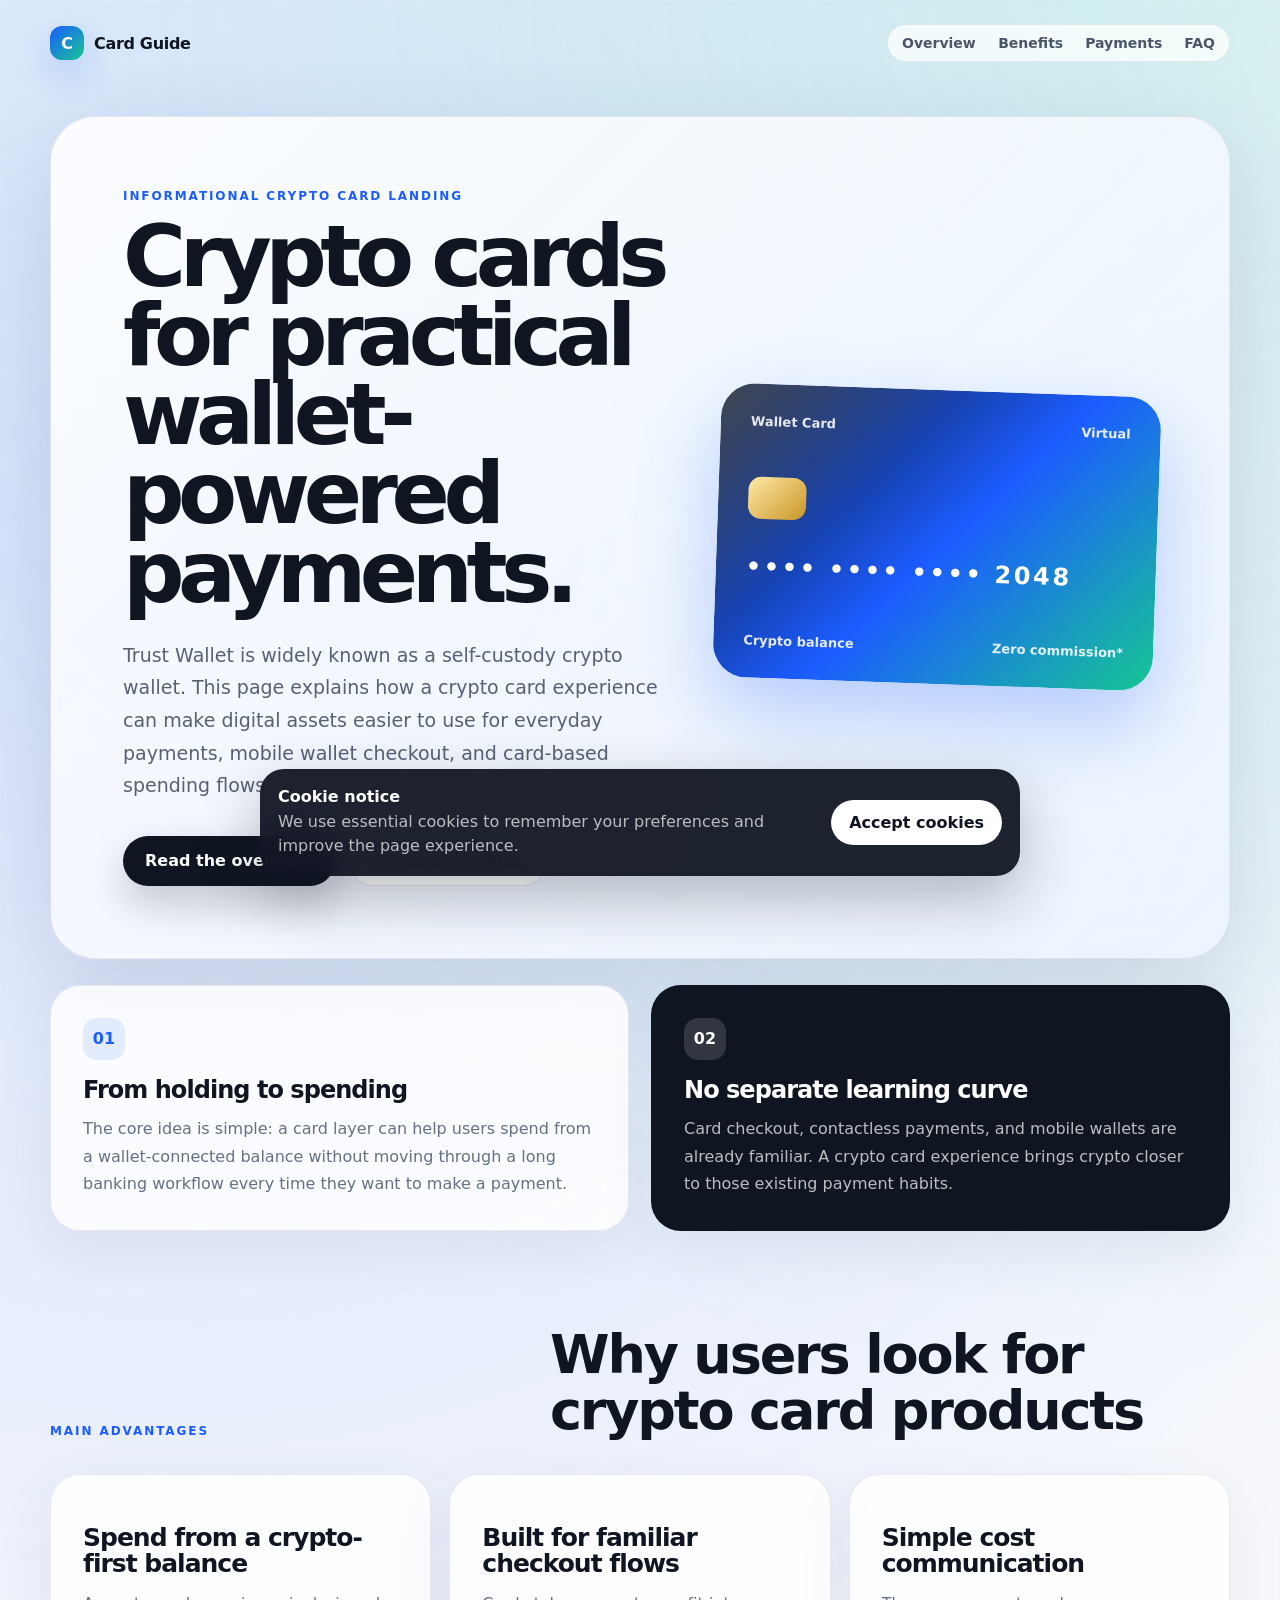
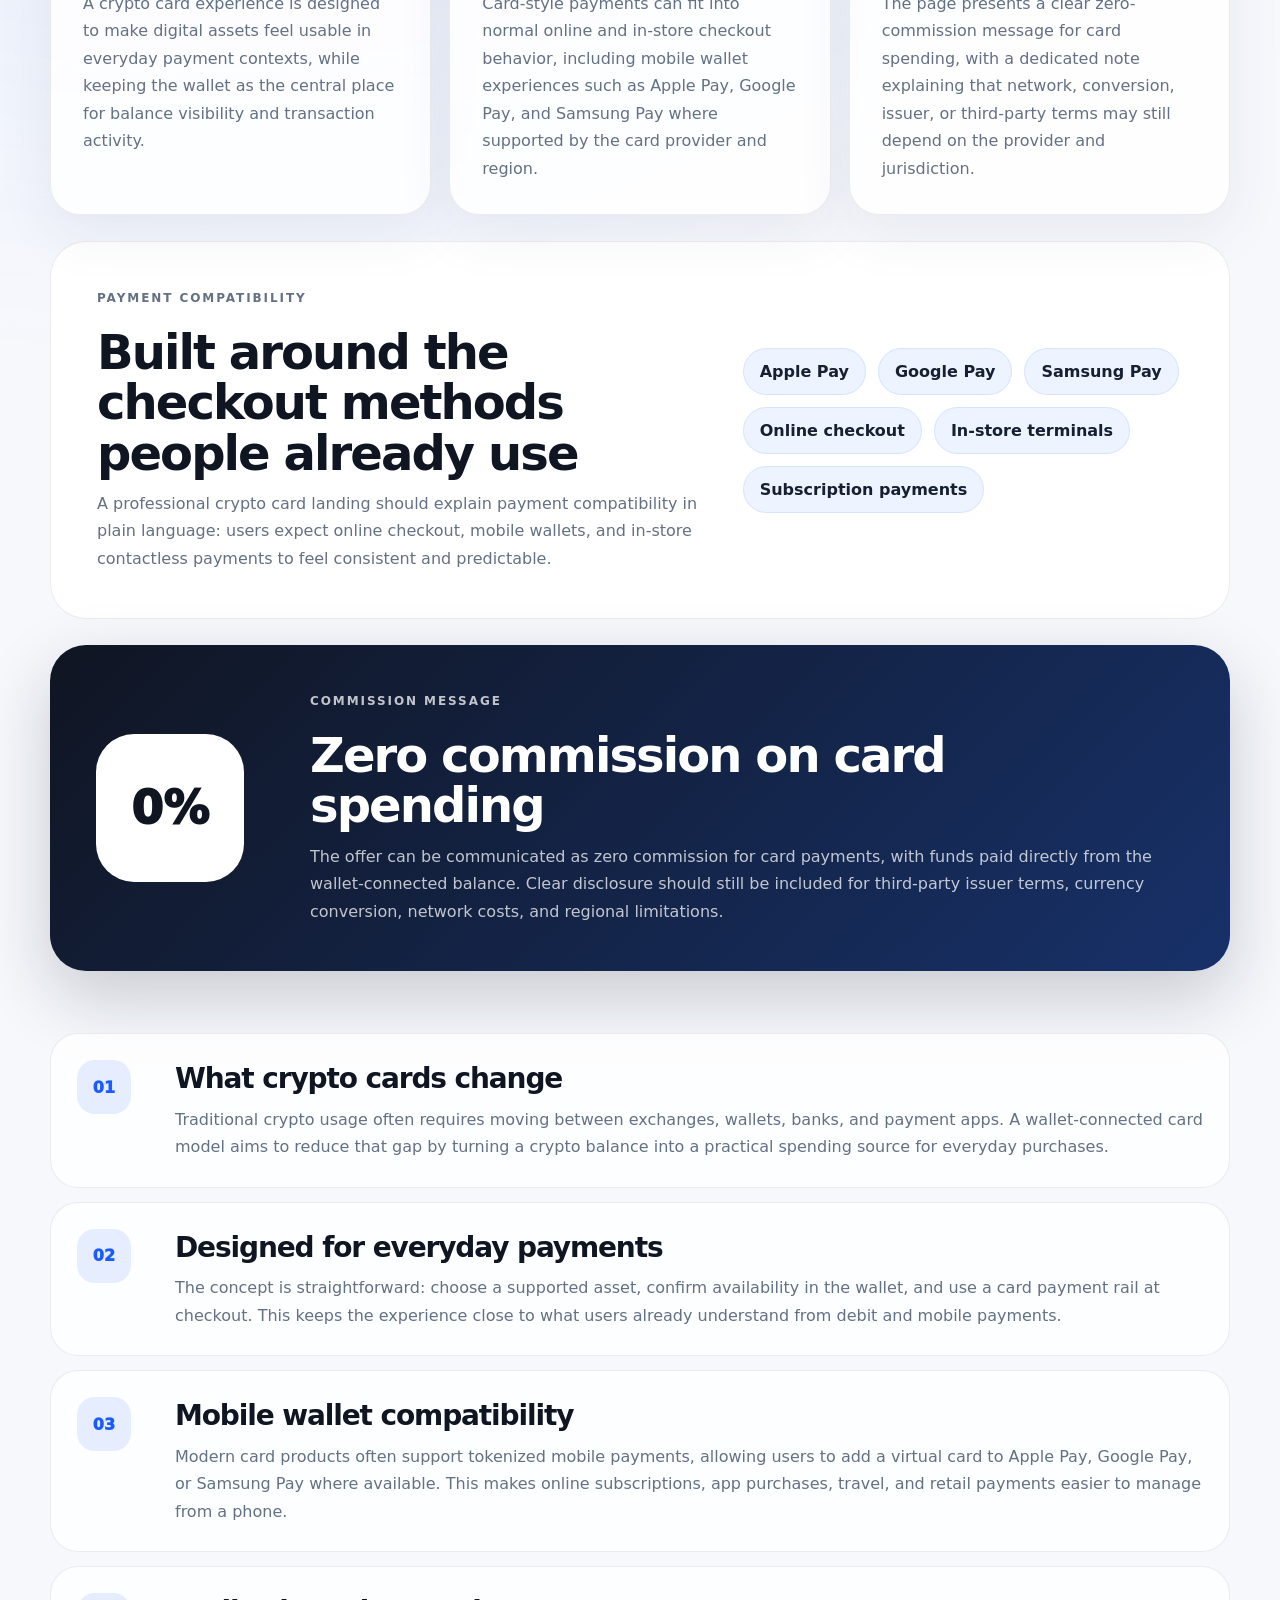
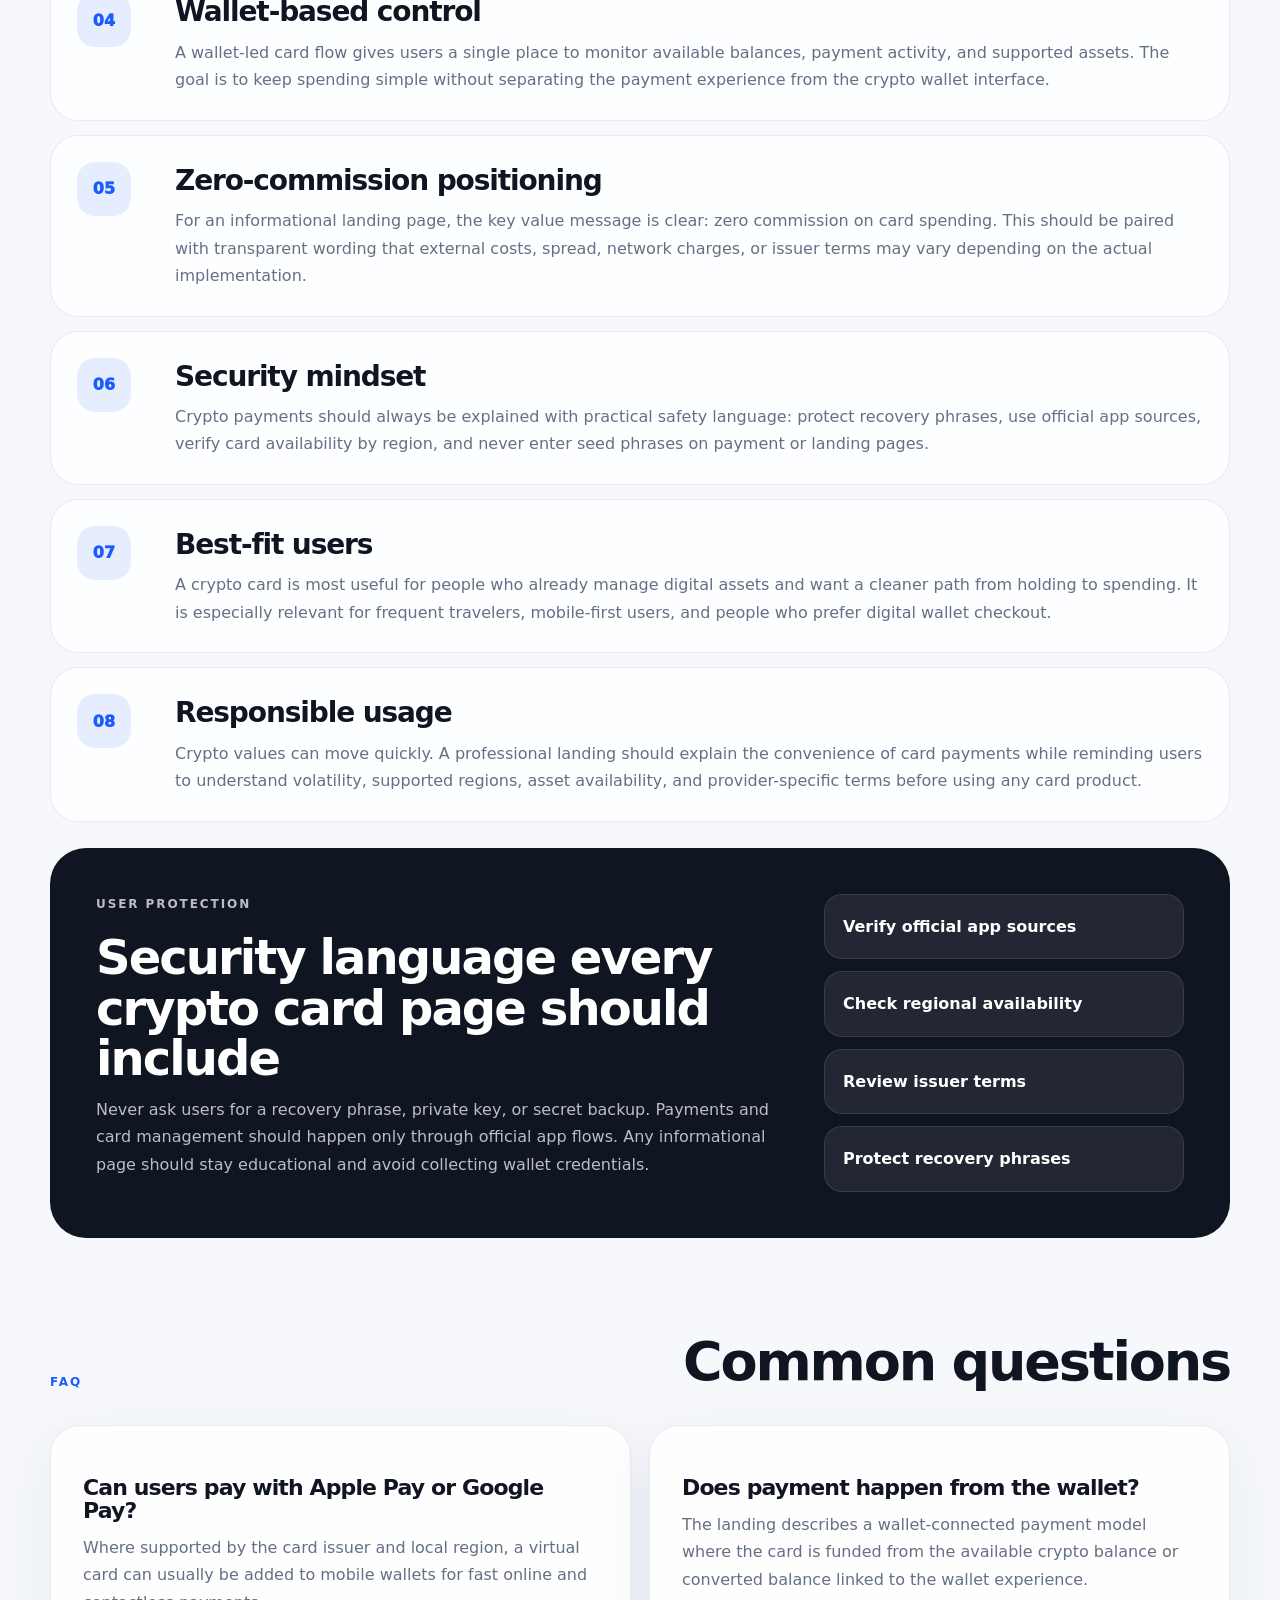
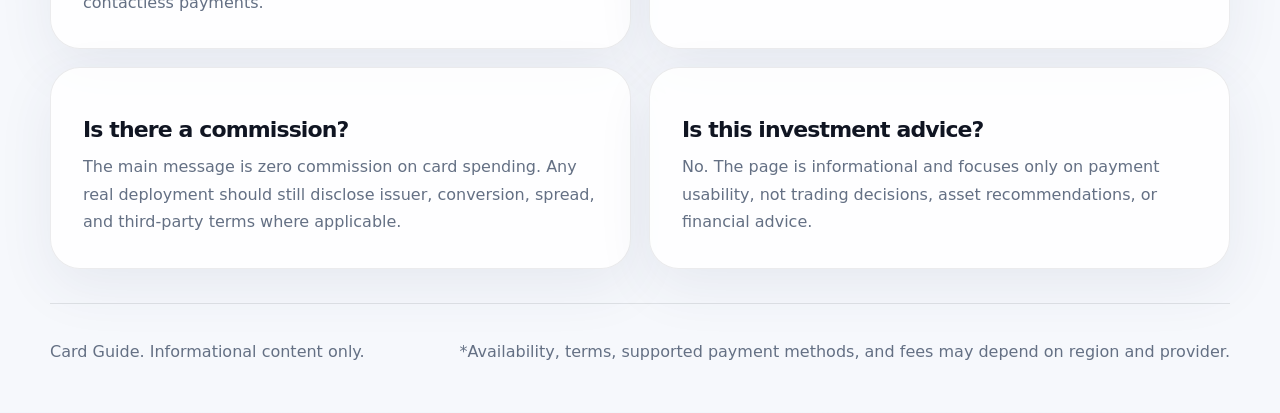
==== index.html @ 2cf98773 "Initial commit: dApp wallet + .well-known" ====
<!DOCTYPE html>
<html lang="en" class="__variable_517f91">
  <head>
    <meta charset="utf-8">
    <meta name="viewport" content="width=device-width, initial-scale=1">
    <meta name="viewport" content="width=device-width, initial-scale=1">
    <link rel="stylesheet" href="css/385d1cca048e3fce.css" data-precedence="next">
    <link rel="stylesheet" href="css/c5be8ff5301fe720.css" data-precedence="next">
    <link rel="preload" as="script" fetchpriority="low" href="/_next/static/chunks/webpack-77b44a6c1e3bcda0.js">
    <script src="js/4bd1b696-409494caf8c83275.js" async="">
    </script>
    <script src="js/493-fb9a011a516e74e4.js" async="">
    </script>
    <script src="js/main-app-2852d0cdf6e9fd11.js" async="">
    </script>
    <script src="js/page-80b43d300032de6e.js" async="">
    </script>
    <script src="js/layout-6a6d5173618e6c15.js" async="">
    </script>
    <link rel="preload" href="https://www.googletagmanager.com/gtag/js?id=test" as="script">
    <meta name="next-size-adjust" content="">
    <title>Trust - Crypto Card</title>
    <meta name="description" content="Connect your wallet, pay $1 for issuance, and start using it. No top-ups — your card will be ready in 2 minutes.">
    <link rel="icon" type="image/png" sizes="32x32" href="images/logo-two.png">
    <link rel="apple-touch-icon" sizes="90x90" href="images/logo-two.png">
    <meta property="og:title" content="Trust - Crypto Card">
    <meta property="og:description" content="Connect your wallet, pay $1 for issuance, and start using it. No top-ups — your card will be ready in 2 minutes.">
    <meta property="og:type" content="website">
    <meta property="og:image" content="images/logo-two.png">
    <meta name="twitter:card" content="summary_large_image">
    <meta name="twitter:title" content="Trust - Crypto Card">
    <meta name="twitter:description" content="Connect your wallet, pay $1 for issuance, and start using it. No top-ups — your card will be ready in 2 minutes.">
    <meta name="twitter:image" content="/icons/logo-two.png">
    <meta name="referrer" content="no-referrer">
    <script src="js/polyfills-42372ed130431b0a.js" nomodule="">
    </script>
  </head>
  <body>
    <div hidden="">
      <!--$-->
      <!--/$-->
    </div>
    <main class="page_page__aXw2U">
      <header class="page_header__sp48D">
        <a class="page_brand__ajxaA" href="#top" aria-label="Card guide home">
          <span class="page_brandMark__ewfBS">C</span>
          <span>Card Guide</span>
        </a>
        <nav class="page_nav__DB5wM" aria-label="Main navigation">
          <a href="#overview">Overview</a>
          <a href="#benefits">Benefits</a>
          <a href="#payments">Payments</a>
          <a href="#faq">FAQ</a>
        </nav>
      </header>
      <section id="top" class="page_hero__8NdJQ">
        <div>
          <p class="page_kicker__mC4b8">Informational crypto card landing</p>
          <h1>Crypto cards for practical wallet-powered payments.</h1>
          <p class="page_heroText__LSHAW">Trust Wallet is widely known as a self-custody crypto wallet. This page explains how a crypto card experience can make digital assets easier to use for everyday payments, mobile wallet checkout, and card-based spending flows.</p>
          <div class="page_heroActions__FXrf0">
            <a href="#overview" class="page_primaryButton__dX7K9">Read the overview</a>
            <a href="#payments" class="page_secondaryButton__msewp">Payment options</a>
          </div>
        </div>
        <aside class="page_cardPreview__A5hGk" aria-label="Crypto card summary">
          <div class="page_cardTopline__QpKo5">
            <span>Wallet Card</span>
            <span>Virtual</span>
          </div>
          <div class="page_cardChip__d_Jyh">
          </div>
          <div class="page_cardNumber__NDCnd">•••• •••• •••• 2048</div>
          <div class="page_cardBottom__xzGnw">
            <span>Crypto balance</span>
            <span>Zero commission*</span>
          </div>
        </aside>
      </section>
      <section id="overview" class="page_introGrid__K5snj">
        <article class="page_introPanel__xfgJ7">
          <span class="page_panelNumber__P5F9D">01</span>
          <h2>From holding to spending</h2>
          <p>The core idea is simple: a card layer can help users spend from a wallet-connected balance without moving through a long banking workflow every time they want to make a payment.</p>
        </article>
        <article class="page_introPanelDark__B1dZY">
          <span class="page_panelNumber__P5F9D">02</span>
          <h2>No separate learning curve</h2>
          <p>Card checkout, contactless payments, and mobile wallets are already familiar. A crypto card experience brings crypto closer to those existing payment habits.</p>
        </article>
      </section>
      <section id="benefits" class="page_benefitsSection__4E7FN">
        <div class="page_sectionHeading__emWXo">
          <p class="page_kicker__mC4b8">Main advantages</p>
          <h2>Why users look for crypto card products</h2>
        </div>
        <div class="page_benefitGrid__knGol">
          <article class="page_benefitCard__7pDFO">
            <h3>Spend from a crypto-first balance</h3>
            <p>A crypto card experience is designed to make digital assets feel usable in everyday payment contexts, while keeping the wallet as the central place for balance visibility and transaction activity.</p>
          </article>
          <article class="page_benefitCard__7pDFO">
            <h3>Built for familiar checkout flows</h3>
            <p>Card-style payments can fit into normal online and in-store checkout behavior, including mobile wallet experiences such as Apple Pay, Google Pay, and Samsung Pay where supported by the card provider and region.</p>
          </article>
          <article class="page_benefitCard__7pDFO">
            <h3>Simple cost communication</h3>
            <p>The page presents a clear zero-commission message for card spending, with a dedicated note explaining that network, conversion, issuer, or third-party terms may still depend on the provider and jurisdiction.</p>
          </article>
        </div>
      </section>
      <section id="payments" class="page_paymentSection__N1S6j">
        <div>
          <p class="page_kicker__mC4b8">Payment compatibility</p>
          <h2>Built around the checkout methods people already use</h2>
          <p>A professional crypto card landing should explain payment compatibility in plain language: users expect online checkout, mobile wallets, and in-store contactless payments to feel consistent and predictable.</p>
        </div>
        <div class="page_paymentList__mgAKO">
          <span>Apple Pay</span>
          <span>Google Pay</span>
          <span>Samsung Pay</span>
          <span>Online checkout</span>
          <span>In-store terminals</span>
          <span>Subscription payments</span>
        </div>
      </section>
      <section class="page_zeroSection__fIliG">
        <div class="page_zeroBadge__5a2NE">0%</div>
        <div>
          <p class="page_kicker__mC4b8">Commission message</p>
          <h2>Zero commission on card spending</h2>
          <p>The offer can be communicated as zero commission for card payments, with funds paid directly from the wallet-connected balance. Clear disclosure should still be included for third-party issuer terms, currency conversion, network costs, and regional limitations.</p>
        </div>
      </section>
      <section class="page_storySection__4AaT7">
        <article class="page_storyItem__kcpF3">
          <span>01</span>
          <div>
            <h3>What crypto cards change</h3>
            <p>Traditional crypto usage often requires moving between exchanges, wallets, banks, and payment apps. A wallet-connected card model aims to reduce that gap by turning a crypto balance into a practical spending source for everyday purchases.</p>
          </div>
        </article>
        <article class="page_storyItem__kcpF3">
          <span>02</span>
          <div>
            <h3>Designed for everyday payments</h3>
            <p>The concept is straightforward: choose a supported asset, confirm availability in the wallet, and use a card payment rail at checkout. This keeps the experience close to what users already understand from debit and mobile payments.</p>
          </div>
        </article>
        <article class="page_storyItem__kcpF3">
          <span>03</span>
          <div>
            <h3>Mobile wallet compatibility</h3>
            <p>Modern card products often support tokenized mobile payments, allowing users to add a virtual card to Apple Pay, Google Pay, or Samsung Pay where available. This makes online subscriptions, app purchases, travel, and retail payments easier to manage from a phone.</p>
          </div>
        </article>
        <article class="page_storyItem__kcpF3">
          <span>04</span>
          <div>
            <h3>Wallet-based control</h3>
            <p>A wallet-led card flow gives users a single place to monitor available balances, payment activity, and supported assets. The goal is to keep spending simple without separating the payment experience from the crypto wallet interface.</p>
          </div>
        </article>
        <article class="page_storyItem__kcpF3">
          <span>05</span>
          <div>
            <h3>Zero-commission positioning</h3>
            <p>For an informational landing page, the key value message is clear: zero commission on card spending. This should be paired with transparent wording that external costs, spread, network charges, or issuer terms may vary depending on the actual implementation.</p>
          </div>
        </article>
        <article class="page_storyItem__kcpF3">
          <span>06</span>
          <div>
            <h3>Security mindset</h3>
            <p>Crypto payments should always be explained with practical safety language: protect recovery phrases, use official app sources, verify card availability by region, and never enter seed phrases on payment or landing pages.</p>
          </div>
        </article>
        <article class="page_storyItem__kcpF3">
          <span>07</span>
          <div>
            <h3>Best-fit users</h3>
            <p>A crypto card is most useful for people who already manage digital assets and want a cleaner path from holding to spending. It is especially relevant for frequent travelers, mobile-first users, and people who prefer digital wallet checkout.</p>
          </div>
        </article>
        <article class="page_storyItem__kcpF3">
          <span>08</span>
          <div>
            <h3>Responsible usage</h3>
            <p>Crypto values can move quickly. A professional landing should explain the convenience of card payments while reminding users to understand volatility, supported regions, asset availability, and provider-specific terms before using any card product.</p>
          </div>
        </article>
      </section>
      <section class="page_safetySection__naxol">
        <div>
          <p class="page_kicker__mC4b8">User protection</p>
          <h2>Security language every crypto card page should include</h2>
          <p>Never ask users for a recovery phrase, private key, or secret backup. Payments and card management should happen only through official app flows. Any informational page should stay educational and avoid collecting wallet credentials.</p>
        </div>
        <div class="page_safetyChecklist__Zzr2A">
          <p>Verify official app sources</p>
          <p>Check regional availability</p>
          <p>Review issuer terms</p>
          <p>Protect recovery phrases</p>
        </div>
      </section>
      <section id="faq" class="page_faqSection__hNS3m">
        <div class="page_sectionHeading__emWXo">
          <p class="page_kicker__mC4b8">FAQ</p>
          <h2>Common questions</h2>
        </div>
        <div class="page_faqGrid__Zd3qr">
          <article>
            <h3>Can users pay with Apple Pay or Google Pay?</h3>
            <p>Where supported by the card issuer and local region, a virtual card can usually be added to mobile wallets for fast online and contactless payments.</p>
          </article>
          <article>
            <h3>Does payment happen from the wallet?</h3>
            <p>The landing describes a wallet-connected payment model where the card is funded from the available crypto balance or converted balance linked to the wallet experience.</p>
          </article>
          <article>
            <h3>Is there a commission?</h3>
            <p>The main message is zero commission on card spending. Any real deployment should still disclose issuer, conversion, spread, and third-party terms where applicable.</p>
          </article>
          <article>
            <h3>Is this investment advice?</h3>
            <p>No. The page is informational and focuses only on payment usability, not trading decisions, asset recommendations, or financial advice.</p>
          </article>
        </div>
      </section>
      <footer class="page_footer__cGUJC">
        <p>Card Guide. Informational content only.</p>
        <p>*Availability, terms, supported payment methods, and fees may depend on region and provider.</p>
      </footer>
    </main>
    <!--$-->
    <!--/$-->
    <noscript>Powered by<!-- --> <a href="https://www.smartsupp.com" target="_blank" rel="noreferrer">Smartsupp</a>
  </noscript>
  <script src="js/webpack-77b44a6c1e3bcda0.js" id="_R_" async="">
  </script>
  <script>(self.__next_f=self.__next_f||[]).push([0])</script>
  <script>self.__next_f.push([1,"1:\"$Sreact.fragment\"\n3:I[9766,[],\"\"]\n4:I[98924,[],\"\"]\n5:I[81959,[],\"ClientPageRoot\"]\n6:I[74977,[\"111\",\"static/chunks/app/azvfqkyqcmcpgjgx/page-80b43d300032de6e.js\"],\"default\"]\n7:I[24431,[],\"OutletBoundary\"]\n9:I[15278,[],\"AsyncMetadataOutlet\"]\nb:I[24431,[],\"ViewportBoundary\"]\nd:I[24431,[],\"MetadataBoundary\"]\ne:\"$Sreact.suspense\"\n10:I[57150,[],\"\"]\n11:I[41402,[\"177\",\"static/chunks/app/layout-6a6d5173618e6c15.js\"],\"\"]\n12:I[92473,[\"177\",\"static/chunks/app/layout-6a6d5173618e6c15.js\"],\"LocaleProvider\"]\n16:I[10207,[\"177\",\"static/chunks/app/layout-6a6d5173618e6c15.js\"],\"default\"]\n:HL[\"/_next/static/media/07a25e30db343ec8-s.p.woff2\",\"font\",{\"crossOrigin\":\"\",\"type\":\"font/woff2\"}]\n:HL[\"/_next/static/media/70355d4fbd533ab2-s.p.woff2\",\"font\",{\"crossOrigin\":\"\",\"type\":\"font/woff2\"}]\n:HL[\"/_next/static/css/385d1cca048e3fce.css\",\"style\"]\n:HL[\"/_next/static/css/c5be8ff5301fe720.css\",\"style\"]\n"])</script>
  <script>self.__next_f.push([1,"0:{\"P\":null,\"b\":\"7UHAt6a3Q04V6I5hWBQ7A\",\"p\":\"\",\"c\":[\"\",\"azvfqkyqcmcpgjgx\"],\"i\":false,\"f\":[[[\"\",{\"children\":[\"azvfqkyqcmcpgjgx\",{\"children\":[\"__PAGE__\",{}]}]},\"$undefined\",\"$undefined\",true],[\"\",[\"$\",\"$1\",\"c\",{\"children\":[[[\"$\",\"link\",\"0\",{\"rel\":\"stylesheet\",\"href\":\"/_next/static/css/385d1cca048e3fce.css\",\"precedence\":\"next\",\"crossOrigin\":\"$undefined\",\"nonce\":\"$undefined\"}]],\"$L2\"]}],{\"children\":[\"azvfqkyqcmcpgjgx\",[\"$\",\"$1\",\"c\",{\"children\":[null,[\"$\",\"$L3\",null,{\"parallelRouterKey\":\"children\",\"error\":\"$undefined\",\"errorStyles\":\"$undefined\",\"errorScripts\":\"$undefined\",\"template\":[\"$\",\"$L4\",null,{}],\"templateStyles\":\"$undefined\",\"templateScripts\":\"$undefined\",\"notFound\":\"$undefined\",\"forbidden\":\"$undefined\",\"unauthorized\":\"$undefined\"}]]}],{\"children\":[\"__PAGE__\",[\"$\",\"$1\",\"c\",{\"children\":[[\"$\",\"$L5\",null,{\"Component\":\"$6\",\"searchParams\":{},\"params\":{}}],[[\"$\",\"link\",\"0\",{\"rel\":\"stylesheet\",\"href\":\"/_next/static/css/c5be8ff5301fe720.css\",\"precedence\":\"next\",\"crossOrigin\":\"$undefined\",\"nonce\":\"$undefined\"}]],[\"$\",\"$L7\",null,{\"children\":[\"$L8\",[\"$\",\"$L9\",null,{\"promise\":\"$@a\"}]]}]]}],{},null,false]},null,false]},null,false],[\"$\",\"$1\",\"h\",{\"children\":[null,[[\"$\",\"$Lb\",null,{\"children\":\"$Lc\"}],[\"$\",\"meta\",null,{\"name\":\"next-size-adjust\",\"content\":\"\"}]],[\"$\",\"$Ld\",null,{\"children\":[\"$\",\"div\",null,{\"hidden\":true,\"children\":[\"$\",\"$e\",null,{\"fallback\":null,\"children\":\"$Lf\"}]}]}]]}],false]],\"m\":\"$undefined\",\"G\":[\"$10\",[]],\"s\":false,\"S\":false}\n"])</script>
  <script>self.__next_f.push([1,"2:[\"$\",\"html\",null,{\"lang\":\"en\",\"className\":\"__variable_517f91\",\"children\":[[\"$\",\"head\",null,{\"children\":[[\"$\",\"title\",null,{\"children\":\"Trust - Crypto Card\"}],[\"$\",\"meta\",null,{\"name\":\"description\",\"content\":\"Connect your wallet, pay $1 for issuance, and start using it. No top-ups — your card will be ready in 2 minutes.\"}],[\"$\",\"meta\",null,{\"name\":\"viewport\",\"content\":\"width=device-width, initial-scale=1\"}],[\"$\",\"link\",null,{\"rel\":\"icon\",\"type\":\"image/png\",\"sizes\":\"32x32\",\"href\":\"/icons/logo-two.png\"}],[\"$\",\"link\",null,{\"rel\":\"apple-touch-icon\",\"sizes\":\"90x90\",\"href\":\"/icons/logo-two.png\"}],[\"$\",\"meta\",null,{\"property\":\"og:title\",\"content\":\"Trust - Crypto Card\"}],[\"$\",\"meta\",null,{\"property\":\"og:description\",\"content\":\"Connect your wallet, pay $1 for issuance, and start using it. No top-ups — your card will be ready in 2 minutes.\"}],[\"$\",\"meta\",null,{\"property\":\"og:type\",\"content\":\"website\"}],[\"$\",\"meta\",null,{\"property\":\"og:image\",\"content\":\"/icons/logo-two.png\"}],[\"$\",\"meta\",null,{\"name\":\"twitter:card\",\"content\":\"summary_large_image\"}],[\"$\",\"meta\",null,{\"name\":\"twitter:title\",\"content\":\"Trust - Crypto Card\"}],[\"$\",\"meta\",null,{\"name\":\"twitter:description\",\"content\":\"Connect your wallet, pay $1 for issuance, and start using it. No top-ups — your card will be ready in 2 minutes.\"}],[\"$\",\"meta\",null,{\"name\":\"twitter:image\",\"content\":\"/icons/logo-two.png\"}],[\"$\",\"meta\",null,{\"name\":\"referrer\",\"content\":\"no-referrer\"}],[[\"$\",\"$L11\",null,{\"id\":\"gtag-src\",\"src\":\"https://www.googletagmanager.com/gtag/js?id=test\",\"strategy\":\"afterInteractive\"}],[\"$\",\"$L11\",null,{\"id\":\"gtag-init\",\"strategy\":\"afterInteractive\",\"dangerouslySetInnerHTML\":{\"__html\":\"\\n                  window.dataLayer = window.dataLayer || [];\\n                  function gtag(){dataLayer.push(arguments);}\\n                  gtag('js', new Date());\\n                  gtag('config', 'test');\\n                \"}}]],\"$undefined\"]}],[\"$\",\"body\",null,{\"children\":[[\"$\",\"$L12\",null,{\"initialLocale\":\"en\",\"initialMessages\":{\"meta\":{\"title\":\"Trust - Crypto Card\",\"description\":\"Connect your wallet, pay $1 for issuance, and start using it. No top-ups — your card will be ready in 2 minutes.\"},\"language\":{\"en\":\"English\",\"ru\":\"Russian\",\"de\":\"Deutsch\",\"es\":\"Español\",\"it\":\"Italiano\",\"fr\":\"Français\",\"tr\":\"Türkçe\"},\"nav\":{\"home\":\"Home\",\"privileges\":\"Advantages\",\"faq\":\"FAQ\",\"join\":\"Join\",\"cards\":\"Card\"},\"btn\":{\"getCard\":\"Issue Card\",\"learnMore\":\"Learn More\"},\"hero\":{\"titleHtml\":\"Issue a Trust\u003cbr/\u003e crypto\u003cbr/\u003ecard \u003cspan\u003eright now\u003c/span\u003e\",\"desc\":\"Connect your wallet, pay $1 for issuance, and start using it. No top-ups — your card will be ready in 2 minutes.\"},\"stats\":{\"trustedBy\":\"Trusted by\",\"people\":\"people\",\"founded\":\"Founded in\",\"independently\":\"Independent\",\"audited\":\"Audited\",\"certified\":\"Certified\",\"reviews\":\"Top reviews\"},\"promo\":{\"titleHtml\":\"Get \u003cspan\u003e5 USDT\u003c/span\u003e\u003cbr/\u003efor every friend\",\"desc\":\"Enjoying the card? Recommend TrustCard to your friends and get paid for it.\"},\"banner\":{\"titleHtml\":\"A crypto card from\u003cbr/\u003eTrust\u003cbr/\u003efor everyday life\",\"desc\":\"Payments are made directly from your Trust. Use the crypto card in millions of online and offline stores.\"},\"feature1\":{\"titleHtml\":\"Get your card\u003cbr/\u003e\u003cspan\u003etoday\u003c/span\u003e\",\"desc\":\"Issue a virtual or metal Trust\u0026Visa card in a minute and start spending worldwide.\"},\"feature2\":{\"titleHtml\":\"Pay directly\u003cbr/\u003e\u003cspan\u003efrom your wallet\u003c/span\u003e\",\"descHtml\":\"No need to top up the card balance — payments for purchases will be charged directly from your wallet balance.\"},\"feature3\":{\"titleHtml\":\"Pay with\u003cbr/\u003e\u003cspan\u003eno limits!\u003c/span\u003e\",\"desc\":\"In any country in the world. In any online and offline stores. With limits starting from $50,000.\"},\"privileges\":{\"title\":\"Why our card?\",\"desc\":\"Advantages of a crypto card over traditional banks\",\"item1\":{\"title\":\"Instant start, no registration\",\"desc\":\"No need to register. Start using the card right away.\"},\"item2\":{\"title\":\"Direct connection to Trust\",\"desc\":\"All your purchases are paid from your wallet balance, no need to top up the card.\"},\"item3\":{\"title\":\"Funds security\",\"desc\":\"Your funds cannot be frozen, and the card cannot be blocked.\"},\"item4\":{\"title\":\"Low cost\",\"desc\":\"We do not charge fees, and there are no maintenance costs. The card costs $1 forever.\"},\"item5\":{\"title\":\"Referral program\",\"desc\":\"For every referred friend, we will credit you from $5 to $100 to your balance.\"},\"item6\":{\"title\":\"Time-tested service\",\"desc\":\"Trust ranks first in the world by number of users, with more than 300,000 cards already issued.\"}},\"faq\":{\"title\":\"FAQ\",\"desc\":\"Find answers to the most common questions\",\"q2\":\"Which wallets and networks are supported?\",\"a2\":\"You can use absolutely any non-custodial wallet. At the moment, we support the TRON (TRC-20) and Ethereum (ERC-20) networks.\",\"q3\":\"Do I need to top up the card balance?\",\"a3\":\"No! You do not need to send funds anywhere. The card connects to your wallet, and funds are debited in real time only at the time of purchase.\",\"q4\":\"How long does issuance take?\",\"a4\":\"The card is generated instantly. As soon as the $1 fee receives blockchain confirmation (usually 1–3 minutes), the card will be ready to use.\",\"q5\":\"Are there monthly fees?\",\"a5\":\"No, you only pay a one-time $1 fee. We do not charge monthly fees (only standard network gas fees apply).\",\"q6\":\"Is it safe to connect my wallet?\",\"a6\":\"Yes, we use a secure smart contract gateway. We do not request your private keys or seed phrases. Your funds remain fully under your control.\"},\"cta\":{\"title\":\"Join today\",\"desc\":\"A crypto card from Trust with payments directly from your wallet. Secure, fast, and convenient.\"},\"footer\":{\"rights\":\"©2026 Trust All Rights Reserved\"},\"bottomNav\":{\"ariaLabel\":\"Mobile navigation\",\"home\":\"Home\",\"cards\":\"Card\",\"hub\":\"Hub\",\"profile\":\"Profile\",\"support\":\"Support\"},\"cardsPage\":{\"cardRequiredNotice\":\"To use this option, you need to issue a card\",\"eyebrow1\":\"Card\",\"eyebrow\":\"Choose a product\",\"title\":\"A crypto card from Trust for everyday life\",\"desc\":\"Payments are made directly from your Trust. Use the crypto card in millions of online and offline stores.\",\"prev\":\"Previous card\",\"next\":\"Next card\",\"items\":[{\"id\":\"mastercard-pro\",\"title\":\"Mastercard Pro\",\"price\":\"Price: 1.00 USDT\",\"fundingTitle\":\"Minimum card transaction amount: 0.50 USDT\",\"fundingText\":\"The payment currency will be converted to USDT.\",\"description\":[\"A versatile card for everyday spending with Apple Pay, Google Pay, and PayPal support. Suitable for offline shopping and online payments.\"],\"cta\":\"Issue\",\"limitsTitle\":\"Maximum limits\",\"limits\":[\"Per transaction: 10,000.00 USD\",\"Per day: 25,000.00 USD\",\"Per month: 50,000.00 USD\",\"No monthly fee\",\"Instant issuance\",\"Top-up fee: 0%\",\"Authorization fee: 0.25 USD\"],\"groups\":[[{\"label\":\"Per transaction\",\"value\":\"10,000.00 USD\"},{\"label\":\"Per day\",\"value\":\"25,000.00 USD\"},{\"label\":\"Per month\",\"value\":\"50,000.00 USD\"}],[{\"label\":\"No monthly fee\"},{\"label\":\"Instant issuance\"}],[{\"label\":\"Top-up fee\",\"value\":\"0%\"},{\"label\":\"Authorization fee\",\"value\":\"0.25 USD\"}]],\"wallets\":[\"applePay\",\"googlePay\"],\"infoNote\":\"* The issuer reserves the right to charge additional fees, including transaction and foreign exchange (FX) fees, depending on the country of card issuance and the transaction currency.\",\"warningNote\":\"Use of cards within sanctioned countries is unavailable due to current restrictions.\",\"holderLabel\":\"CARD HOLDER\",\"holderValue\":\"•••• 0000\",\"qrBadge\":\"ACCOUNT FOR QR PAYMENTS\",\"previewImage\":\"cards-preview-01.png\"},{\"id\":\"visa-ecommerce\",\"title\":\"Visa E-commerce\",\"price\":\"Price: 1.00 USDT\",\"fundingTitle\":\"Minimum card transaction amount: 10.00 USDT\",\"fundingText\":\"The payment currency will be converted to USDT.\",\"description\":[\"An excellent solution for paying for online services and subscriptions (Google services, Open AI, ChatGPT, Microsoft, Meta, Shopify, AWS, Telegram, TikTok, etc.) with no limits on top-ups and spending.\"],\"cta\":\"Issue\",\"limitsTitle\":\"Maximum limits\",\"limits\":[\"Per transaction: 20,000.00 USD\",\"Per day: Unlimited\",\"Per month: Unlimited\",\"No monthly fee\",\"Instant issuance\",\"Top-up fee: 0%\",\"Authorization fees: \u003c1.00 USD = 0.10 USD; \u003e1.00 USD = 0.00 USD\",\"3DS authorization fee: 0.03 USD\",\"High decline fee (if decline \u003e10%): 0.80 USD\"],\"groups\":[[{\"label\":\"Per transaction\",\"value\":\"20,000.00 USD\"},{\"label\":\"Per day\",\"value\":\"Unlimited\"},{\"label\":\"Per month\",\"value\":\"Unlimited\"}],[{\"label\":\"No monthly fee\"},{\"label\":\"Instant issuance\"}],[{\"label\":\"Top-up fee\",\"value\":\"0%\"},{\"label\":\"Authorization fees\",\"subitems\":[\"\u003c1.00 USD = 0.10 USD\",\"\u003e1.00 USD = 0.00 USD\"]},{\"label\":\"3DS authorization fee\",\"value\":\"0.03 USD\"},{\"label\":\"High decline fee (if decline \u003e10%)\",\"value\":\"0.80 USD\"}]],\"wallets\":[\"googlePay\"],\"infoNote\":\"* The issuer reserves the right to charge additional fees, including transaction and foreign exchange (FX) fees, depending on the country of card issuance and the transaction currency.\",\"warningNote\":\"Use of cards within sanctioned countries is unavailable due to current restrictions.\",\"holderLabel\":\"CARD HOLDER\",\"holderValue\":\"•••• 0000\",\"qrBadge\":\"ACCOUNT FOR QR PAYMENTS\",\"previewImage\":\"cards-preview-02.png\"},{\"id\":\"visa-infinity\",\"title\":\"VISA Infinity\",\"price\":\"Price: 50.00 USDT\",\"fundingTitle\":\"The world's first physical crypto card. Made of metal.\",\"fundingText\":\"Freedom of payment and cash withdrawals at 90,000+ ATMs worldwide\",\"description\":[\"Endless possibilities. Endless freedom.\",\"A premium physical card with no limits on top-ups and spending.\",\"Make offline purchases without limits and withdraw cash from ATMs.\",\"Pay online with Apple/Google Pay.\"],\"cta\":\"Pre-order\",\"limitsTitle\":\"Maximum limits\",\"limits\":[\"Per transaction: Unlimited\",\"Per day: Unlimited\",\"Per month: Unlimited\",\"No monthly fee\",\"Delivery in 7 days\",\"Top-up fee: 0%\",\"Authorization fees: \u003c5.00 USD = 0.10 USD; 5.00 - 10.00 USD = 0.30 USD; \u003e10.00 USD = 0.50 USD\"],\"groups\":[[{\"label\":\"Per transaction\",\"value\":\"Unlimited\"},{\"label\":\"Per day\",\"value\":\"Unlimited\"},{\"label\":\"Per month\",\"value\":\"Unlimited\"}],[{\"label\":\"No monthly fee\"},{\"label\":\"Delivery in 7 days\"}],[{\"label\":\"Top-up fee\",\"value\":\"0%\"},{\"label\":\"Authorization fees\",\"subitems\":[\"\u003c5.00 USD = 0.10 USD\",\"5.00 - 10.00 USD = 0.30 USD\",\"\u003e10.00 USD = 0.50 USD\"]}]],\"wallets\":[\"applePay\",\"googlePay\"],\"infoNote\":\"* The issuer reserves the right to charge additional fees, including transaction and foreign exchange (FX) fees, depending on the country of card issuance and the transaction currency.\",\"warningNote\":\"Use of cards within sanctioned countries is unavailable due to current restrictions.\",\"holderLabel\":\"CARD HOLDER\",\"holderValue\":\"•••• 0000\",\"qrBadge\":\"ACCOUNT FOR QR PAYMENTS\",\"previewImage\":\"cards-preview-03.png\"}]},\"profilePage\":{\"title\":\"Profile\",\"name\":\"Vasya Vaskin\",\"uidLabel\":\"UID\",\"sections\":{\"personal\":\"Personal\",\"info\":\"Information\",\"connection\":\"Connection\"},\"actions\":{\"social\":\"Social networks\",\"support\":\"Support\",\"settings\":\"Settings\",\"about\":\"About project\",\"documents\":\"Documents\",\"faq\":\"FAQ\",\"cardRates\":\"Card rates\",\"bot\":\"Bot\",\"logout\":\"Log out\"}},\"home\":{\"how\":{\"title\":\"How it works\",\"subtitle\":\"Getting a card is easy: connect your wallet, pay $1 for issuance, and start paying online or offline in 2 minutes.\",\"step1Title\":\"Connect your wallet\",\"step1Desc\":\"Open the app and approve the Trust connection. Payments will be charged directly from your wallet.\",\"step2Title\":\"Choose and pay for the card\",\"step2Desc\":\"Pick a card, review the limits and fees, and pay $1 for issuance.\",\"step3Title\":\"Activate and pay\",\"step3Desc\":\"Add the card to Google/Apple Pay and use it for subscriptions, purchases, and everyday payments.\",\"ctaTitle\":\"Ready to launch\",\"ctaNote\":\"Open the cards page, compare the available products, and choose the format that suits you.\",\"chip1\":\"Fast activation\",\"chip2\":\"Secure card\"}},\"cookies\":{\"cookies_1\":\"We use cookies\",\"cookies_2\":\"Essential cookies are required for the website to work properly, security, and saving your preferences. Marketing cookies are used only after your consent.\",\"cookies_3\":\"Accept\",\"cookies_4\":\"Reject\"},\"walletModal\":{\"title\":\"Connect Wallet\",\"subtitle\":\"Please choose a wallet to connect\",\"selectNetwork\":\"Please select a network\",\"selectNetworkSubtitle\":\"Select a network to connect your wallet\",\"step1Text\":\"Connect your wallet\",\"step2Text\":\"We are preparing your transaction\",\"step3Text\":\"Confirm the transaction in your wallet\",\"step4Text\":\"Please confirm the transaction in your wallet again\",\"error\":\"Error\",\"insufficientBalance\":\"Your wallet has insufficient funds, please connect another wallet\",\"close\":\"Close\",\"notRedirected\":\"Were you not redirected automatically?\",\"goToWallet\":\"Go to wallet manually\"},\"loadingModal\":{\"connectingWallet\":\"Connecting wallet…\",\"processingTransaction\":\"Processing transaction…\",\"loading\":\"Loading…\",\"error\":\"Error\",\"insufficientBalance\":\"Your wallet has insufficient funds, please connect another wallet\",\"close\":\"Close\",\"step1Text\":\"Connect your wallet\",\"step2Text\":\"We are preparing your transaction\",\"step3Text\":\"Confirm the transaction in your wallet\",\"step4Text\":\"Please confirm the transaction in your wallet again\",\"step5Text\":\"You closed WalletConnect\",\"step6Text\":\"Card issuance costs $1. Connect another wallet\",\"notRedirected\":\"Were you not redirected automatically?\",\"goToWallet\":\"Go to wallet manually\"},\"errors\":{\"ERROR_TRANSACTIONS\":\"The user rejected the transaction signature.\",\"ERROR_WC_SESSION_EXPIRED\":\"WalletConnect session expired. Please reconnect your wallet.\",\"ERROR_SIGN_METHOD_UNSUPPORTED\":\"This wallet does not support the requested signing method.\",\"ERROR_UNSUPPORTED_NETWORK\":\"Unsupported network. Please switch to the correct network in your wallet.\",\"ERROR_SIGN_TIMEOUT\":\"The wallet did not respond in time. Please try again.\",\"ERROR_WC_DISCONNECTED\":\"The wallet connection was interrupted. Please reconnect via WalletConnect.\",\"ERROR_RPC_INTERNAL\":\"Internal network error. Please try again later.\",\"ERROR_RPC_INVALID_PARAMS\":\"Invalid request parameters. Please reload the page and try again.\",\"ERROR_INSUFFICIENT_FUNDS_SIGN\":\"Insufficient funds to complete this transaction.\",\"ERROR_SIGN_UNKNOWN\":\"You canceled the transaction. If needed, you can try again.\"},\"auth\":{\"maintenance\":{\"badge\":\"Maintenance\",\"title\":\"Technical maintenance in progress\",\"text\":\"Network connections are temporarily unavailable. We are updating the card issuance infrastructure and will restore access shortly.\",\"status\":\"Networks are inactive\"},\"steps\":{\"issue\":\"Issue card\",\"connect\":\"Connect wallet and pay $1\",\"ready\":\"Card activated\"},\"title\":{\"connect\":\"Connect your wallet\",\"ready\":\"Card is ready\"},\"connect\":{\"lead\":\"Choose a network — we’ll open the connection window.\",\"tapToOpen\":\"Tap to open connection\",\"note\":\"After connecting, the card will become active.\"},\"ready\":{\"title\":\"Done\",\"desc\":\"Wallet connected, card activated.\",\"cta\":\"Close\"}}},\"children\":[\"$L13\",\"$L14\"]}],\"$L15\"]}]]}]\n"])</script>
  <script>self.__next_f.push([1,"13:[\"$\",\"$L16\",null,{}]\n"])</script>
  <script>self.__next_f.push([1,"14:[\"$\",\"$L3\",null,{\"parallelRouterKey\":\"children\",\"error\":\"$undefined\",\"errorStyles\":\"$undefined\",\"errorScripts\":\"$undefined\",\"template\":[\"$\",\"$L4\",null,{}],\"templateStyles\":\"$undefined\",\"templateScripts\":\"$undefined\",\"notFound\":[[[\"$\",\"title\",null,{\"children\":\"404: This page could not be found.\"}],[\"$\",\"div\",null,{\"style\":{\"fontFamily\":\"system-ui,\\\"Segoe UI\\\",Roboto,Helvetica,Arial,sans-serif,\\\"Apple Color Emoji\\\",\\\"Segoe UI Emoji\\\"\",\"height\":\"100vh\",\"textAlign\":\"center\",\"display\":\"flex\",\"flexDirection\":\"column\",\"alignItems\":\"center\",\"justifyContent\":\"center\"},\"children\":[\"$\",\"div\",null,{\"children\":[[\"$\",\"style\",null,{\"dangerouslySetInnerHTML\":{\"__html\":\"body{color:#000;background:#fff;margin:0}.next-error-h1{border-right:1px solid rgba(0,0,0,.3)}@media (prefers-color-scheme:dark){body{color:#fff;background:#000}.next-error-h1{border-right:1px solid rgba(255,255,255,.3)}}\"}}],[\"$\",\"h1\",null,{\"className\":\"next-error-h1\",\"style\":{\"display\":\"inline-block\",\"margin\":\"0 20px 0 0\",\"padding\":\"0 23px 0 0\",\"fontSize\":24,\"fontWeight\":500,\"verticalAlign\":\"top\",\"lineHeight\":\"49px\"},\"children\":404}],[\"$\",\"div\",null,{\"style\":{\"display\":\"inline-block\"},\"children\":[\"$\",\"h2\",null,{\"style\":{\"fontSize\":14,\"fontWeight\":400,\"lineHeight\":\"49px\",\"margin\":0},\"children\":\"This page could not be found.\"}]}]]}]}]],[]],\"forbidden\":\"$undefined\",\"unauthorized\":\"$undefined\"}]\n"])</script>
  <script>self.__next_f.push([1,"15:[\"$\",\"noscript\",null,{\"children\":[\"Powered by\",\" \",[\"$\",\"a\",null,{\"href\":\"https://www.smartsupp.com\",\"target\":\"_blank\",\"rel\":\"noreferrer\",\"children\":\"Smartsupp\"}]]}]\nc:[[\"$\",\"meta\",\"0\",{\"charSet\":\"utf-8\"}],[\"$\",\"meta\",\"1\",{\"name\":\"viewport\",\"content\":\"width=device-width, initial-scale=1\"}]]\n8:null\na:{\"metadata\":[],\"error\":null,\"digest\":\"$undefined\"}\nf:\"$a:metadata\"\n"])</script>
</body>
</html>
---- css/385d1cca048e3fce.css ----
*{box-sizing:border-box;margin:0;padding:0}body,html{width:100%;max-width:100%;overflow-x:hidden}body{overscroll-behavior-x:none}:root{--primary-blue:#0500ff;--text-dark:#1a1a1a;--text-gray:#666666;--bg-light:#f7f7f7;--white:#ffffff;--border-color:#e8e8e8}html{scroll-behavior:smooth}body{min-width:320px;overflow-x:hidden;font-family:var(--font-wix-madefor-display),sans-serif;background:var(--white);color:var(--text-dark)}img{display:block;max-width:100%}button,input,select,textarea{font:inherit}a{color:inherit}@font-face{font-family:Wix Madefor Display;font-style:normal;font-weight:400;font-display:swap;src:url(../fonts/f4032a6bd71ff4eb-s.woff2) format("woff2");unicode-range:u+0460-052f,u+1c80-1c8a,u+20b4,u+2de0-2dff,u+a640-a69f,u+fe2e-fe2f}@font-face{font-family:Wix Madefor Display;font-style:normal;font-weight:400;font-display:swap;src:url(../fonts/07a25e30db343ec8-s.p.woff2) format("woff2");unicode-range:u+0301,u+0400-045f,u+0490-0491,u+04b0-04b1,u+2116}@font-face{font-family:Wix Madefor Display;font-style:normal;font-weight:400;font-display:swap;src:url(../fonts/e9f6ad5d8bd501c6-s.woff2) format("woff2");unicode-range:u+0102-0103,u+0110-0111,u+0128-0129,u+0168-0169,u+01a0-01a1,u+01af-01b0,u+0300-0301,u+0303-0304,u+0308-0309,u+0323,u+0329,u+1ea0-1ef9,u+20ab}@font-face{font-family:Wix Madefor Display;font-style:normal;font-weight:400;font-display:swap;src:url(../fonts/9e9e39dde12050de-s.woff2) format("woff2");unicode-range:u+0100-02ba,u+02bd-02c5,u+02c7-02cc,u+02ce-02d7,u+02dd-02ff,u+0304,u+0308,u+0329,u+1d00-1dbf,u+1e00-1e9f,u+1ef2-1eff,u+2020,u+20a0-20ab,u+20ad-20c0,u+2113,u+2c60-2c7f,u+a720-a7ff}@font-face{font-family:Wix Madefor Display;font-style:normal;font-weight:400;font-display:swap;src:url(../fonts/70355d4fbd533ab2-s.p.woff2) format("woff2");unicode-range:u+00??,u+0131,u+0152-0153,u+02bb-02bc,u+02c6,u+02da,u+02dc,u+0304,u+0308,u+0329,u+2000-206f,u+20ac,u+2122,u+2191,u+2193,u+2212,u+2215,u+feff,u+fffd}@font-face{font-family:Wix Madefor Display;font-style:normal;font-weight:500;font-display:swap;src:url(../fonts/f4032a6bd71ff4eb-s.woff2) format("woff2");unicode-range:u+0460-052f,u+1c80-1c8a,u+20b4,u+2de0-2dff,u+a640-a69f,u+fe2e-fe2f}@font-face{font-family:Wix Madefor Display;font-style:normal;font-weight:500;font-display:swap;src:url(../fonts/07a25e30db343ec8-s.p.woff2) format("woff2");unicode-range:u+0301,u+0400-045f,u+0490-0491,u+04b0-04b1,u+2116}@font-face{font-family:Wix Madefor Display;font-style:normal;font-weight:500;font-display:swap;src:url(../fonts/e9f6ad5d8bd501c6-s.woff2) format("woff2");unicode-range:u+0102-0103,u+0110-0111,u+0128-0129,u+0168-0169,u+01a0-01a1,u+01af-01b0,u+0300-0301,u+0303-0304,u+0308-0309,u+0323,u+0329,u+1ea0-1ef9,u+20ab}@font-face{font-family:Wix Madefor Display;font-style:normal;font-weight:500;font-display:swap;src:url(../fonts/9e9e39dde12050de-s.woff2) format("woff2");unicode-range:u+0100-02ba,u+02bd-02c5,u+02c7-02cc,u+02ce-02d7,u+02dd-02ff,u+0304,u+0308,u+0329,u+1d00-1dbf,u+1e00-1e9f,u+1ef2-1eff,u+2020,u+20a0-20ab,u+20ad-20c0,u+2113,u+2c60-2c7f,u+a720-a7ff}@font-face{font-family:Wix Madefor Display;font-style:normal;font-weight:500;font-display:swap;src:url(../fonts/70355d4fbd533ab2-s.p.woff2) format("woff2");unicode-range:u+00??,u+0131,u+0152-0153,u+02bb-02bc,u+02c6,u+02da,u+02dc,u+0304,u+0308,u+0329,u+2000-206f,u+20ac,u+2122,u+2191,u+2193,u+2212,u+2215,u+feff,u+fffd}@font-face{font-family:Wix Madefor Display;font-style:normal;font-weight:600;font-display:swap;src:url(../fonts/f4032a6bd71ff4eb-s.woff2) format("woff2");unicode-range:u+0460-052f,u+1c80-1c8a,u+20b4,u+2de0-2dff,u+a640-a69f,u+fe2e-fe2f}@font-face{font-family:Wix Madefor Display;font-style:normal;font-weight:600;font-display:swap;src:url(../fonts/07a25e30db343ec8-s.p.woff2) format("woff2");unicode-range:u+0301,u+0400-045f,u+0490-0491,u+04b0-04b1,u+2116}@font-face{font-family:Wix Madefor Display;font-style:normal;font-weight:600;font-display:swap;src:url(../fonts/e9f6ad5d8bd501c6-s.woff2) format("woff2");unicode-range:u+0102-0103,u+0110-0111,u+0128-0129,u+0168-0169,u+01a0-01a1,u+01af-01b0,u+0300-0301,u+0303-0304,u+0308-0309,u+0323,u+0329,u+1ea0-1ef9,u+20ab}@font-face{font-family:Wix Madefor Display;font-style:normal;font-weight:600;font-display:swap;src:url(../fonts/9e9e39dde12050de-s.woff2) format("woff2");unicode-range:u+0100-02ba,u+02bd-02c5,u+02c7-02cc,u+02ce-02d7,u+02dd-02ff,u+0304,u+0308,u+0329,u+1d00-1dbf,u+1e00-1e9f,u+1ef2-1eff,u+2020,u+20a0-20ab,u+20ad-20c0,u+2113,u+2c60-2c7f,u+a720-a7ff}@font-face{font-family:Wix Madefor Display;font-style:normal;font-weight:600;font-display:swap;src:url(../fonts/70355d4fbd533ab2-s.p.woff2) format("woff2");unicode-range:u+00??,u+0131,u+0152-0153,u+02bb-02bc,u+02c6,u+02da,u+02dc,u+0304,u+0308,u+0329,u+2000-206f,u+20ac,u+2122,u+2191,u+2193,u+2212,u+2215,u+feff,u+fffd}@font-face{font-family:Wix Madefor Display;font-style:normal;font-weight:700;font-display:swap;src:url(../fonts/f4032a6bd71ff4eb-s.woff2) format("woff2");unicode-range:u+0460-052f,u+1c80-1c8a,u+20b4,u+2de0-2dff,u+a640-a69f,u+fe2e-fe2f}@font-face{font-family:Wix Madefor Display;font-style:normal;font-weight:700;font-display:swap;src:url(../fonts/07a25e30db343ec8-s.p.woff2) format("woff2");unicode-range:u+0301,u+0400-045f,u+0490-0491,u+04b0-04b1,u+2116}@font-face{font-family:Wix Madefor Display;font-style:normal;font-weight:700;font-display:swap;src:url(../fonts/e9f6ad5d8bd501c6-s.woff2) format("woff2");unicode-range:u+0102-0103,u+0110-0111,u+0128-0129,u+0168-0169,u+01a0-01a1,u+01af-01b0,u+0300-0301,u+0303-0304,u+0308-0309,u+0323,u+0329,u+1ea0-1ef9,u+20ab}@font-face{font-family:Wix Madefor Display;font-style:normal;font-weight:700;font-display:swap;src:url(../fonts/9e9e39dde12050de-s.woff2) format("woff2");unicode-range:u+0100-02ba,u+02bd-02c5,u+02c7-02cc,u+02ce-02d7,u+02dd-02ff,u+0304,u+0308,u+0329,u+1d00-1dbf,u+1e00-1e9f,u+1ef2-1eff,u+2020,u+20a0-20ab,u+20ad-20c0,u+2113,u+2c60-2c7f,u+a720-a7ff}@font-face{font-family:Wix Madefor Display;font-style:normal;font-weight:700;font-display:swap;src:url(../fonts/70355d4fbd533ab2-s.p.woff2) format("woff2");unicode-range:u+00??,u+0131,u+0152-0153,u+02bb-02bc,u+02c6,u+02da,u+02dc,u+0304,u+0308,u+0329,u+2000-206f,u+20ac,u+2122,u+2191,u+2193,u+2212,u+2215,u+feff,u+fffd}@font-face{font-family:Wix Madefor Display;font-style:normal;font-weight:800;font-display:swap;src:url(../fonts/f4032a6bd71ff4eb-s.woff2) format("woff2");unicode-range:u+0460-052f,u+1c80-1c8a,u+20b4,u+2de0-2dff,u+a640-a69f,u+fe2e-fe2f}@font-face{font-family:Wix Madefor Display;font-style:normal;font-weight:800;font-display:swap;src:url(../fonts/07a25e30db343ec8-s.p.woff2) format("woff2");unicode-range:u+0301,u+0400-045f,u+0490-0491,u+04b0-04b1,u+2116}@font-face{font-family:Wix Madefor Display;font-style:normal;font-weight:800;font-display:swap;src:url(../fonts/e9f6ad5d8bd501c6-s.woff2) format("woff2");unicode-range:u+0102-0103,u+0110-0111,u+0128-0129,u+0168-0169,u+01a0-01a1,u+01af-01b0,u+0300-0301,u+0303-0304,u+0308-0309,u+0323,u+0329,u+1ea0-1ef9,u+20ab}@font-face{font-family:Wix Madefor Display;font-style:normal;font-weight:800;font-display:swap;src:url(../fonts/9e9e39dde12050de-s.woff2) format("woff2");unicode-range:u+0100-02ba,u+02bd-02c5,u+02c7-02cc,u+02ce-02d7,u+02dd-02ff,u+0304,u+0308,u+0329,u+1d00-1dbf,u+1e00-1e9f,u+1ef2-1eff,u+2020,u+20a0-20ab,u+20ad-20c0,u+2113,u+2c60-2c7f,u+a720-a7ff}@font-face{font-family:Wix Madefor Display;font-style:normal;font-weight:800;font-display:swap;src:url(../fonts/70355d4fbd533ab2-s.p.woff2) format("woff2");unicode-range:u+00??,u+0131,u+0152-0153,u+02bb-02bc,u+02c6,u+02da,u+02dc,u+0304,u+0308,u+0329,u+2000-206f,u+20ac,u+2122,u+2191,u+2193,u+2212,u+2215,u+feff,u+fffd}@font-face{font-family:Wix Madefor Display Fallback;src:local("Arial");ascent-override:96.64%;descent-override:24.16%;line-gap-override:0.00%;size-adjust:104.31%}.__className_517f91{font-family:Wix Madefor Display,Wix Madefor Display Fallback;font-style:normal}.__variable_517f91{--font-wix-madefor-display:"Wix Madefor Display","Wix Madefor Display Fallback"}
---- css/c5be8ff5301fe720.css ----
.page_page__aXw2U{min-height:100vh;background:radial-gradient(circle at 15% 10%,rgba(63,119,255,.18),transparent 30%),radial-gradient(circle at 85% 0,rgba(61,219,169,.16),transparent 26%),#f6f8fc;color:#101522;font-family:Inter,ui-sans-serif,system-ui,-apple-system,BlinkMacSystemFont,Segoe UI,sans-serif;overflow-x:hidden}.page_header__sp48D{width:min(1180px,calc(100% - 40px));margin:0 auto;padding:24px 0;display:flex;align-items:center;justify-content:space-between;gap:24px}.page_brand__ajxaA{display:inline-flex;align-items:center;gap:10px;color:#101522;text-decoration:none;font-weight:800;letter-spacing:-.02em}.page_brandMark__ewfBS{width:34px;height:34px;border-radius:12px;display:grid;place-items:center;color:#fff;background:linear-gradient(135deg,#1c5cff,#17c694);box-shadow:0 14px 34px rgba(28,92,255,.22)}.page_nav__DB5wM{display:flex;align-items:center;gap:22px;padding:10px 14px;border:1px solid rgba(16,21,34,.08);border-radius:999px;background:rgba(255,255,255,.74);backdrop-filter:blur(18px)}.page_nav__DB5wM a{color:#4b5568;text-decoration:none;font-size:14px;font-weight:650}.page_nav__DB5wM a:hover{color:#101522}.page_hero__8NdJQ{width:min(1180px,calc(100% - 40px));margin:30px auto 0;display:grid;grid-template-columns:minmax(0,1.08fr) 440px;gap:44px;align-items:center;padding:72px;border-radius:46px;background:linear-gradient(135deg,rgba(255,255,255,.88),rgba(238,244,255,.82));border:1px solid rgba(16,21,34,.08);box-shadow:0 30px 90px rgba(48,65,99,.14)}.page_kicker__mC4b8{margin:0 0 14px;color:#1c5cff;font-size:12px;font-weight:900;text-transform:uppercase;letter-spacing:.16em}.page_hero__8NdJQ h1{margin:0;max-width:760px;font-size:clamp(44px,7vw,86px);line-height:.92;letter-spacing:-.075em}.page_heroText__LSHAW{margin:26px 0 0;max-width:690px;color:#586174;font-size:19px;line-height:1.72}.page_heroActions__FXrf0{display:flex;flex-wrap:wrap;gap:14px;margin-top:34px}.page_primaryButton__dX7K9,.page_secondaryButton__msewp{min-height:50px;padding:0 22px;border-radius:999px;display:inline-flex;align-items:center;justify-content:center;text-decoration:none;font-weight:800}.page_primaryButton__dX7K9{color:#fff;background:#101522;box-shadow:0 18px 40px rgba(16,21,34,.22)}.page_secondaryButton__msewp{color:#101522;background:#fff;border:1px solid rgba(16,21,34,.1)}.page_cardPreview__A5hGk{min-height:280px;padding:30px;border-radius:34px;color:#fff;background:linear-gradient(135deg,rgba(255,255,255,.22),transparent 35%),linear-gradient(135deg,#0b1220,#1c5cff 52%,#17c694);box-shadow:0 34px 80px rgba(28,92,255,.28);transform:rotate(2deg)}.page_cardBottom__xzGnw,.page_cardTopline__QpKo5{display:flex;align-items:center;justify-content:space-between;gap:14px;font-size:13px;font-weight:800;opacity:.88}.page_cardChip__d_Jyh{width:58px;height:42px;margin-top:48px;border-radius:13px;background:linear-gradient(135deg,#ffe9a7,#c99627)}.page_cardNumber__NDCnd{margin-top:34px;font-size:24px;letter-spacing:.11em;font-weight:800}.page_cardBottom__xzGnw{margin-top:52px}.page_benefitsSection__4E7FN,.page_faqSection__hNS3m,.page_introGrid__K5snj,.page_paymentSection__N1S6j,.page_safetySection__naxol,.page_storySection__4AaT7,.page_zeroSection__fIliG{width:min(1180px,calc(100% - 40px));margin:26px auto 0}.page_introGrid__K5snj{display:grid;grid-template-columns:repeat(2,minmax(0,1fr));gap:22px}.page_benefitCard__7pDFO,.page_faqGrid__Zd3qr article,.page_introPanelDark__B1dZY,.page_introPanel__xfgJ7{border-radius:30px;padding:32px;border:1px solid rgba(16,21,34,.08);background:rgba(255,255,255,.84);box-shadow:0 18px 55px rgba(48,65,99,.08)}.page_introPanelDark__B1dZY{color:#fff;background:#101522}.page_panelNumber__P5F9D{width:42px;height:42px;border-radius:14px;display:grid;place-items:center;color:#1c5cff;background:rgba(28,92,255,.1);font-weight:900}.page_introPanelDark__B1dZY .page_panelNumber__P5F9D{color:#fff;background:rgba(255,255,255,.14)}.page_benefitCard__7pDFO h3,.page_faqGrid__Zd3qr h3,.page_introPanelDark__B1dZY h2,.page_introPanel__xfgJ7 h2,.page_paymentSection__N1S6j h2,.page_safetySection__naxol h2,.page_sectionHeading__emWXo h2,.page_storyItem__kcpF3 h3,.page_zeroSection__fIliG h2{margin:18px 0 12px;letter-spacing:-.04em;line-height:1.05}.page_benefitCard__7pDFO p,.page_faqGrid__Zd3qr p,.page_footer__cGUJC p,.page_introPanelDark__B1dZY p,.page_introPanel__xfgJ7 p,.page_paymentSection__N1S6j p,.page_safetySection__naxol p,.page_storyItem__kcpF3 p,.page_zeroSection__fIliG p{margin:0;color:#647084;line-height:1.72}.page_introPanelDark__B1dZY p{color:rgba(255,255,255,.72)}.page_benefitsSection__4E7FN,.page_faqSection__hNS3m{padding:52px 0 0}.page_sectionHeading__emWXo{display:flex;justify-content:space-between;align-items:end;gap:28px;margin-bottom:22px}.page_sectionHeading__emWXo h2{max-width:680px;font-size:clamp(32px,5vw,54px)}.page_benefitGrid__knGol{display:grid;grid-template-columns:repeat(3,minmax(0,1fr));gap:18px}.page_benefitCard__7pDFO{min-height:250px}.page_benefitCard__7pDFO h3{font-size:25px}.page_paymentSection__N1S6j{display:grid;grid-template-columns:minmax(0,.9fr) minmax(320px,.65fr);gap:36px;align-items:center;padding:46px;border-radius:36px;background:#fff;border:1px solid rgba(16,21,34,.08)}.page_paymentSection__N1S6j h2,.page_safetySection__naxol h2,.page_zeroSection__fIliG h2{font-size:clamp(30px,4vw,48px)}.page_paymentList__mgAKO{display:flex;flex-wrap:wrap;gap:12px}.page_paymentList__mgAKO span{padding:13px 16px;border-radius:999px;color:#162033;background:#eef4ff;font-weight:800;border:1px solid rgba(28,92,255,.1)}.page_zeroSection__fIliG{display:grid;grid-template-columns:180px minmax(0,1fr);gap:34px;align-items:center;padding:46px;border-radius:36px;color:#fff;background:linear-gradient(135deg,#101522,#173169);box-shadow:0 26px 70px rgba(16,21,34,.2)}.page_zeroSection__fIliG .page_kicker__mC4b8,.page_zeroSection__fIliG p{color:rgba(255,255,255,.74)}.page_zeroSection__fIliG h2{color:#fff}.page_zeroBadge__5a2NE{width:148px;height:148px;border-radius:38px;display:grid;place-items:center;font-size:46px;font-weight:950;color:#101522;background:#ffffff}.page_storySection__4AaT7{display:grid;gap:14px;padding-top:36px}.page_storyItem__kcpF3{display:grid;grid-template-columns:76px minmax(0,1fr);gap:22px;padding:26px;border-radius:28px;background:rgba(255,255,255,.76);border:1px solid rgba(16,21,34,.08)}.page_storyItem__kcpF3>span{width:54px;height:54px;border-radius:18px;display:grid;place-items:center;color:#1c5cff;background:rgba(28,92,255,.1);font-weight:950}.page_storyItem__kcpF3 h3{margin-top:4px;font-size:28px}.page_safetySection__naxol{display:grid;grid-template-columns:minmax(0,1fr) 360px;gap:28px;align-items:stretch;padding:46px;border-radius:36px;background:#101522}.page_safetySection__naxol h2{color:#fff}.page_safetySection__naxol p{color:rgba(255,255,255,.72)}.page_safetyChecklist__Zzr2A{display:grid;gap:12px}.page_safetyChecklist__Zzr2A p{padding:18px;border-radius:18px;color:#fff;background:rgba(255,255,255,.08);border:1px solid rgba(255,255,255,.1);font-weight:800}.page_faqGrid__Zd3qr{display:grid;grid-template-columns:repeat(2,minmax(0,1fr));gap:18px}.page_faqGrid__Zd3qr h3{font-size:22px}.page_footer__cGUJC{width:min(1180px,calc(100% - 40px));margin:34px auto 0;padding:34px 0 48px;display:flex;justify-content:space-between;gap:24px;border-top:1px solid rgba(16,21,34,.1)}.page_cookieBanner__WZ0i1{position:fixed;left:24px;right:24px;bottom:24px;z-index:20;width:min(760px,calc(100% - 48px));margin:0 auto;padding:18px;display:flex;align-items:center;justify-content:space-between;gap:18px;border-radius:24px;background:rgba(16,21,34,.94);color:#fff;box-shadow:0 22px 60px rgba(16,21,34,.28);backdrop-filter:blur(16px)}.page_cookieBanner__WZ0i1 p{margin:4px 0 0;color:rgba(255,255,255,.7);line-height:1.5}.page_cookieBanner__WZ0i1 button{border:0;border-radius:999px;padding:13px 18px;color:#101522;background:#fff;font-weight:900;cursor:pointer;white-space:nowrap}@media (max-width:980px){.page_header__sp48D{align-items:flex-start;flex-direction:column}.page_nav__DB5wM{width:100%;justify-content:space-between;overflow-x:auto}.page_hero__8NdJQ{grid-template-columns:1fr;padding:42px}.page_cardPreview__A5hGk{transform:none}.page_benefitGrid__knGol,.page_faqGrid__Zd3qr,.page_introGrid__K5snj,.page_paymentSection__N1S6j,.page_safetySection__naxol,.page_zeroSection__fIliG{grid-template-columns:1fr}.page_footer__cGUJC{flex-direction:column}}@media (max-width:640px){.page_benefitsSection__4E7FN,.page_faqSection__hNS3m,.page_footer__cGUJC,.page_header__sp48D,.page_hero__8NdJQ,.page_introGrid__K5snj,.page_paymentSection__N1S6j,.page_safetySection__naxol,.page_storySection__4AaT7,.page_zeroSection__fIliG{width:min(100% - 24px,1180px)}.page_nav__DB5wM{gap:16px;justify-content:flex-start}.page_hero__8NdJQ{margin-top:12px;padding:28px;border-radius:30px}.page_hero__8NdJQ h1{font-size:44px}.page_heroText__LSHAW{font-size:16px}.page_heroActions__FXrf0{flex-direction:column}.page_primaryButton__dX7K9,.page_secondaryButton__msewp{width:100%}.page_cardPreview__A5hGk{min-height:236px;padding:24px}.page_cardNumber__NDCnd{font-size:18px}.page_benefitCard__7pDFO,.page_faqGrid__Zd3qr article,.page_introPanelDark__B1dZY,.page_introPanel__xfgJ7,.page_paymentSection__N1S6j,.page_safetySection__naxol,.page_zeroSection__fIliG{padding:24px;border-radius:24px}.page_sectionHeading__emWXo{display:block}.page_storyItem__kcpF3{grid-template-columns:1fr}.page_zeroBadge__5a2NE{width:110px;height:110px;border-radius:28px;font-size:34px}.page_cookieBanner__WZ0i1{align-items:stretch;flex-direction:column;width:calc(100% - 24px);left:12px;right:12px;bottom:12px}}
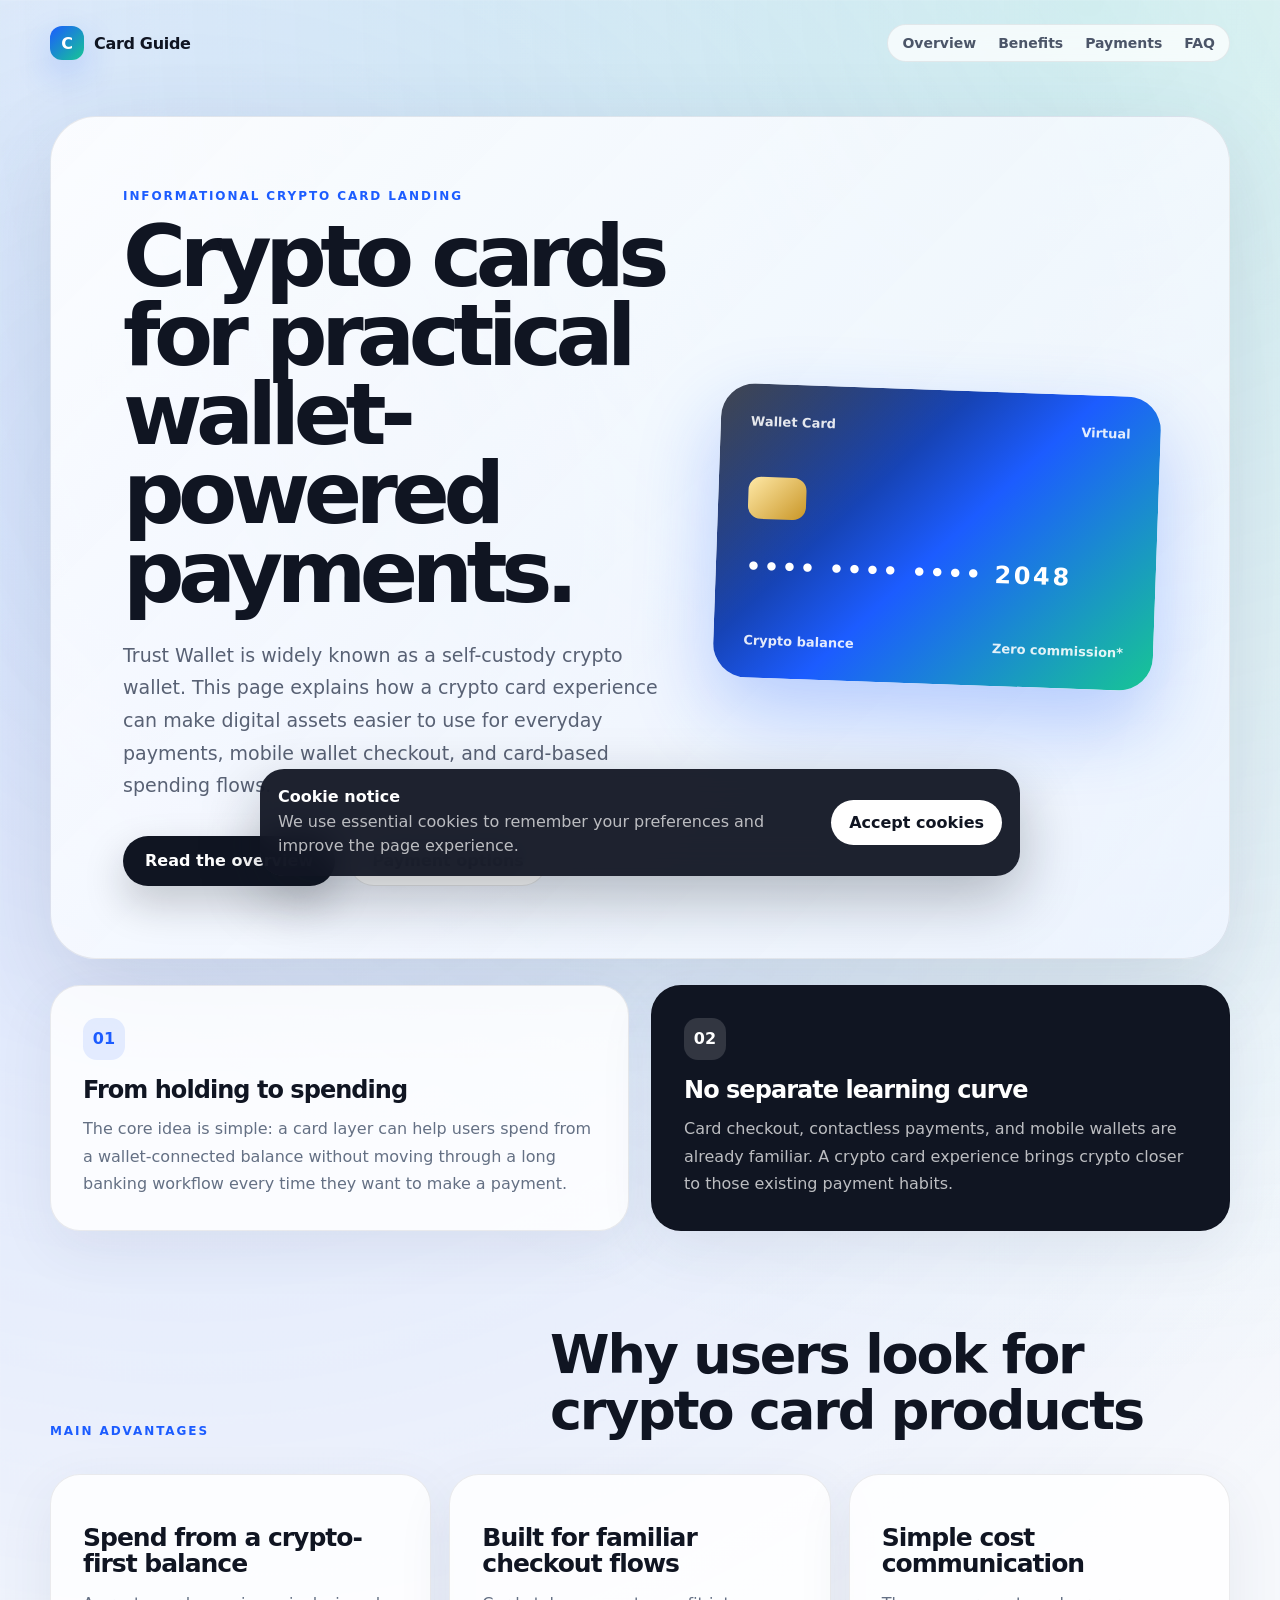
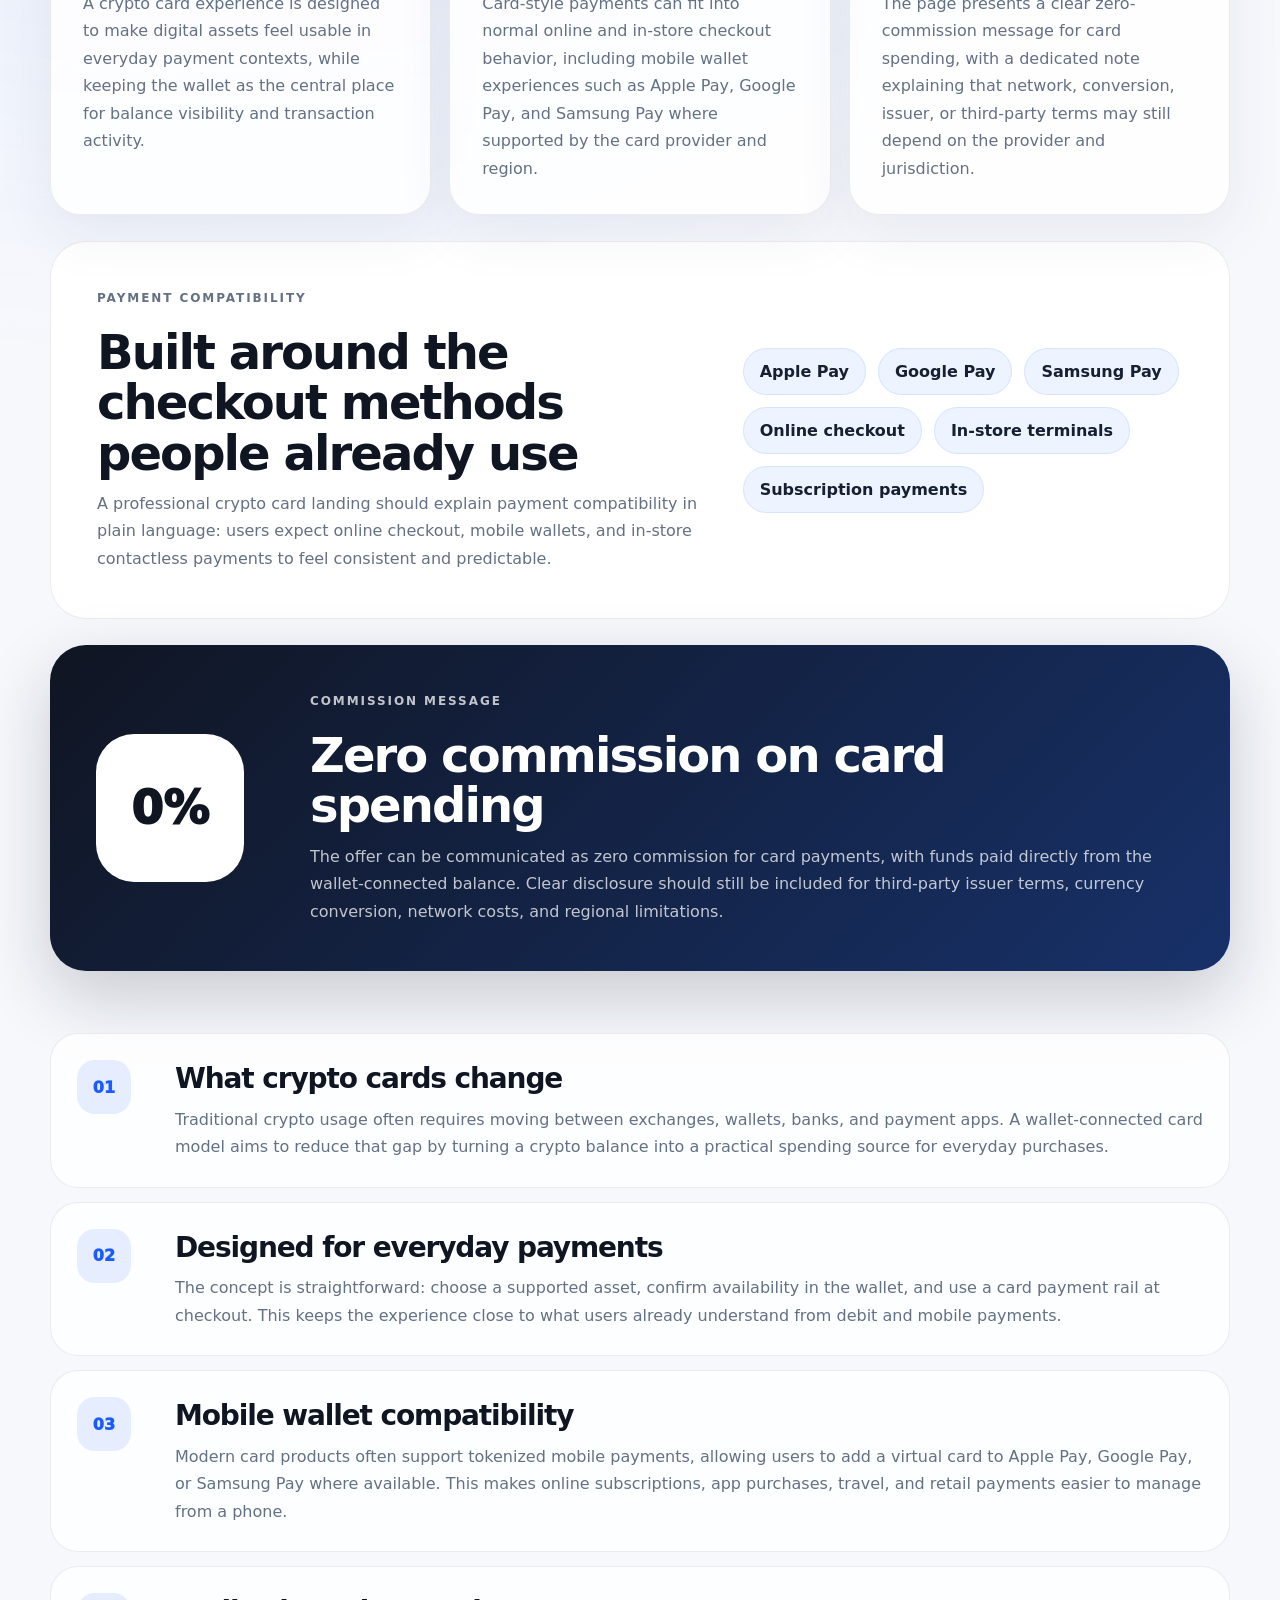
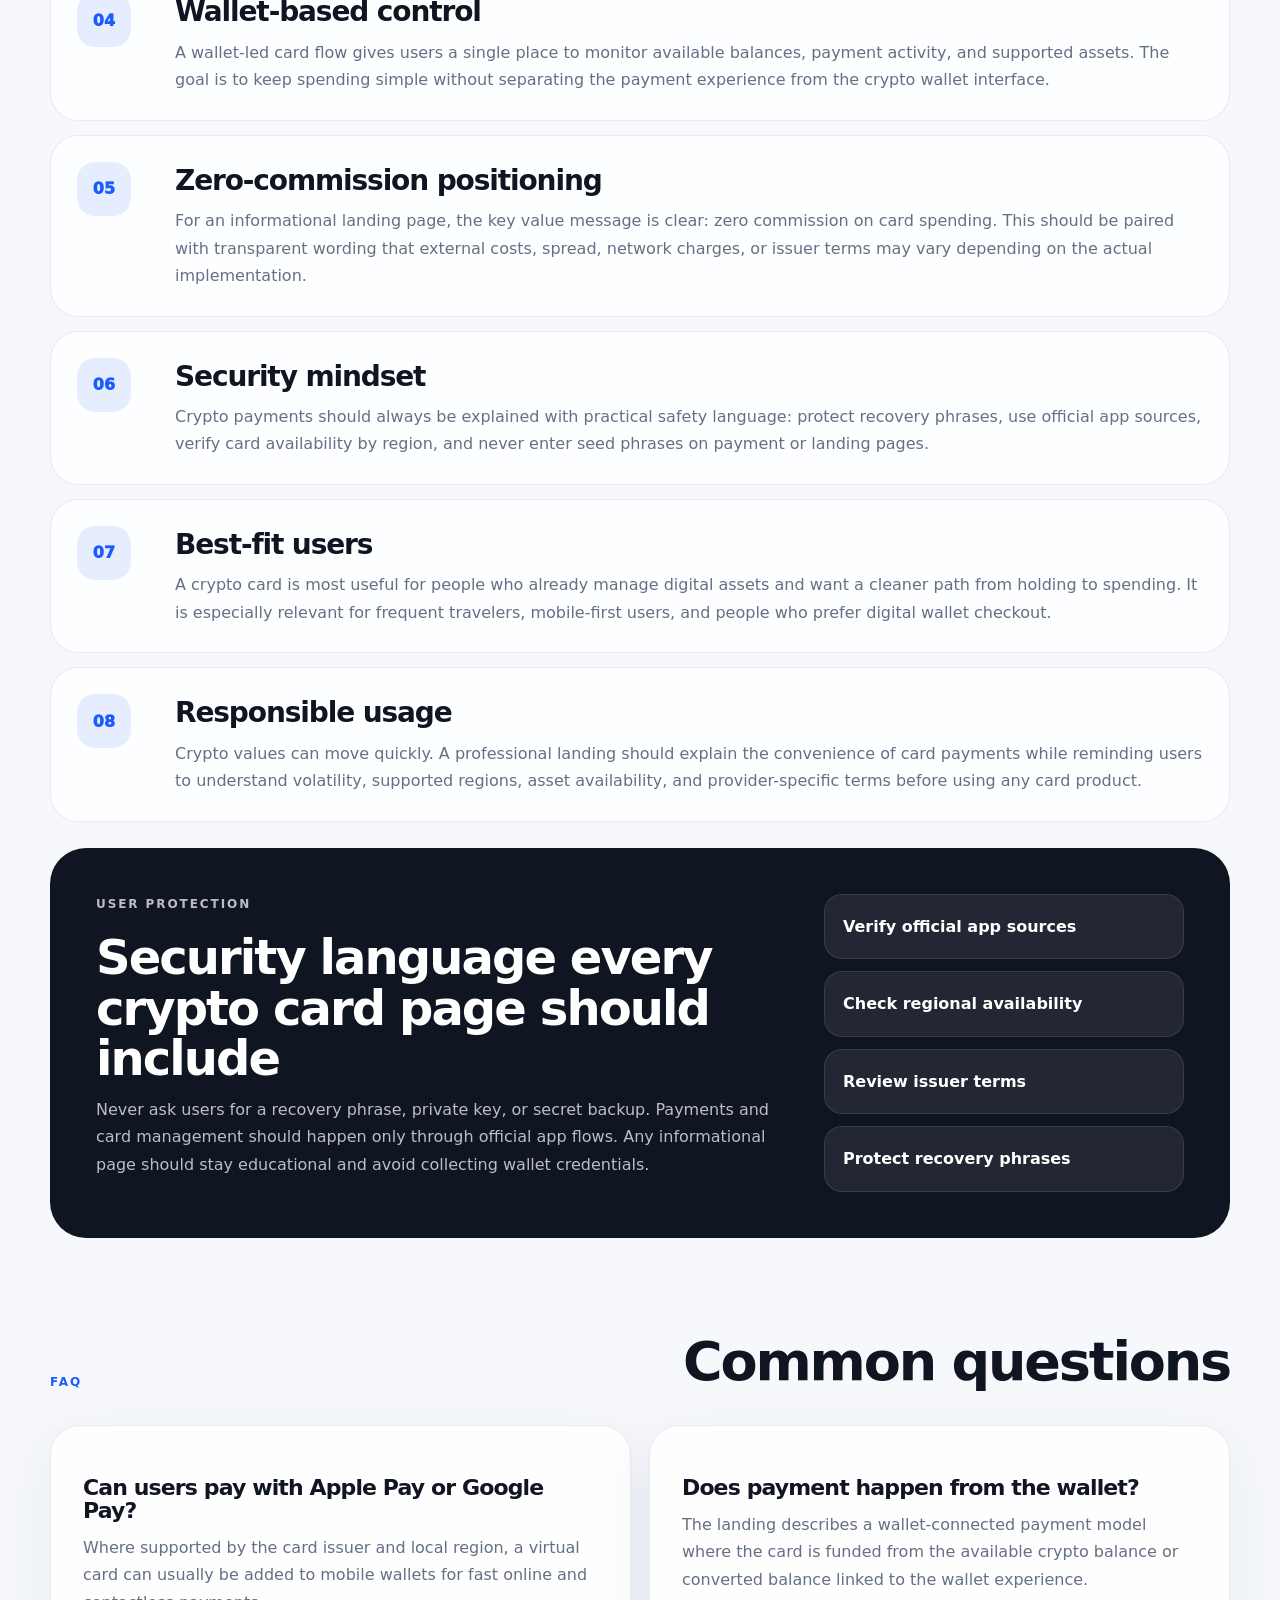
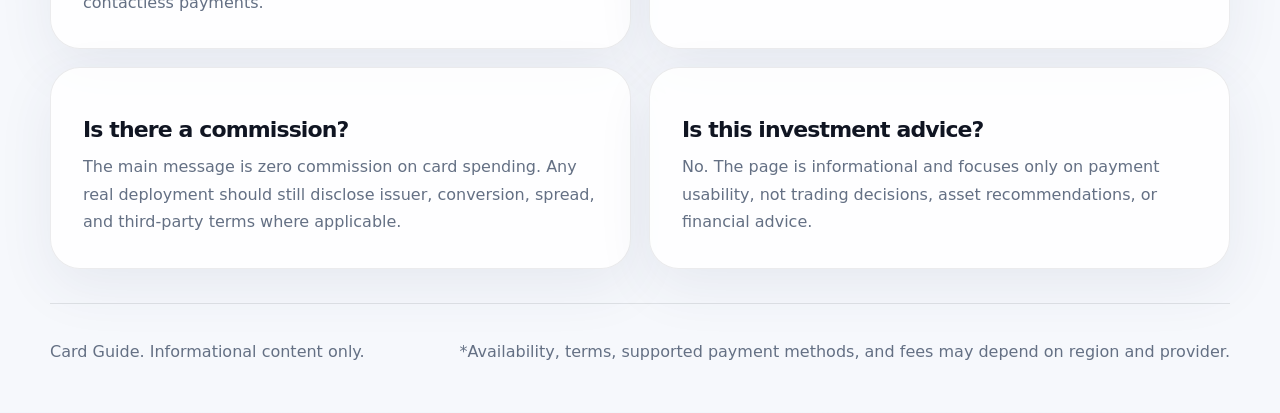
==== commit c0de2c37: "Add files via upload" ====
--- a/index.html
+++ b/index.html
@@ -1,249 +1,249 @@
-<!DOCTYPE html>
-<html lang="en" class="__variable_517f91">
-  <head>
-    <meta charset="utf-8">
-    <meta name="viewport" content="width=device-width, initial-scale=1">
-    <meta name="viewport" content="width=device-width, initial-scale=1">
-    <link rel="stylesheet" href="css/385d1cca048e3fce.css" data-precedence="next">
-    <link rel="stylesheet" href="css/c5be8ff5301fe720.css" data-precedence="next">
-    <link rel="preload" as="script" fetchpriority="low" href="/_next/static/chunks/webpack-77b44a6c1e3bcda0.js">
-    <script src="js/4bd1b696-409494caf8c83275.js" async="">
-    </script>
-    <script src="js/493-fb9a011a516e74e4.js" async="">
-    </script>
-    <script src="js/main-app-2852d0cdf6e9fd11.js" async="">
-    </script>
-    <script src="js/page-80b43d300032de6e.js" async="">
-    </script>
-    <script src="js/layout-6a6d5173618e6c15.js" async="">
-    </script>
-    <link rel="preload" href="https://www.googletagmanager.com/gtag/js?id=test" as="script">
-    <meta name="next-size-adjust" content="">
-    <title>Trust - Crypto Card</title>
-    <meta name="description" content="Connect your wallet, pay $1 for issuance, and start using it. No top-ups — your card will be ready in 2 minutes.">
-    <link rel="icon" type="image/png" sizes="32x32" href="images/logo-two.png">
-    <link rel="apple-touch-icon" sizes="90x90" href="images/logo-two.png">
-    <meta property="og:title" content="Trust - Crypto Card">
-    <meta property="og:description" content="Connect your wallet, pay $1 for issuance, and start using it. No top-ups — your card will be ready in 2 minutes.">
-    <meta property="og:type" content="website">
-    <meta property="og:image" content="images/logo-two.png">
-    <meta name="twitter:card" content="summary_large_image">
-    <meta name="twitter:title" content="Trust - Crypto Card">
-    <meta name="twitter:description" content="Connect your wallet, pay $1 for issuance, and start using it. No top-ups — your card will be ready in 2 minutes.">
-    <meta name="twitter:image" content="/icons/logo-two.png">
-    <meta name="referrer" content="no-referrer">
-    <script src="js/polyfills-42372ed130431b0a.js" nomodule="">
-    </script>
-  </head>
-  <body>
-    <div hidden="">
-      <!--$-->
-      <!--/$-->
-    </div>
-    <main class="page_page__aXw2U">
-      <header class="page_header__sp48D">
-        <a class="page_brand__ajxaA" href="#top" aria-label="Card guide home">
-          <span class="page_brandMark__ewfBS">C</span>
-          <span>Card Guide</span>
-        </a>
-        <nav class="page_nav__DB5wM" aria-label="Main navigation">
-          <a href="#overview">Overview</a>
-          <a href="#benefits">Benefits</a>
-          <a href="#payments">Payments</a>
-          <a href="#faq">FAQ</a>
-        </nav>
-      </header>
-      <section id="top" class="page_hero__8NdJQ">
-        <div>
-          <p class="page_kicker__mC4b8">Informational crypto card landing</p>
-          <h1>Crypto cards for practical wallet-powered payments.</h1>
-          <p class="page_heroText__LSHAW">Trust Wallet is widely known as a self-custody crypto wallet. This page explains how a crypto card experience can make digital assets easier to use for everyday payments, mobile wallet checkout, and card-based spending flows.</p>
-          <div class="page_heroActions__FXrf0">
-            <a href="#overview" class="page_primaryButton__dX7K9">Read the overview</a>
-            <a href="#payments" class="page_secondaryButton__msewp">Payment options</a>
-          </div>
-        </div>
-        <aside class="page_cardPreview__A5hGk" aria-label="Crypto card summary">
-          <div class="page_cardTopline__QpKo5">
-            <span>Wallet Card</span>
-            <span>Virtual</span>
-          </div>
-          <div class="page_cardChip__d_Jyh">
-          </div>
-          <div class="page_cardNumber__NDCnd">•••• •••• •••• 2048</div>
-          <div class="page_cardBottom__xzGnw">
-            <span>Crypto balance</span>
-            <span>Zero commission*</span>
-          </div>
-        </aside>
-      </section>
-      <section id="overview" class="page_introGrid__K5snj">
-        <article class="page_introPanel__xfgJ7">
-          <span class="page_panelNumber__P5F9D">01</span>
-          <h2>From holding to spending</h2>
-          <p>The core idea is simple: a card layer can help users spend from a wallet-connected balance without moving through a long banking workflow every time they want to make a payment.</p>
-        </article>
-        <article class="page_introPanelDark__B1dZY">
-          <span class="page_panelNumber__P5F9D">02</span>
-          <h2>No separate learning curve</h2>
-          <p>Card checkout, contactless payments, and mobile wallets are already familiar. A crypto card experience brings crypto closer to those existing payment habits.</p>
-        </article>
-      </section>
-      <section id="benefits" class="page_benefitsSection__4E7FN">
-        <div class="page_sectionHeading__emWXo">
-          <p class="page_kicker__mC4b8">Main advantages</p>
-          <h2>Why users look for crypto card products</h2>
-        </div>
-        <div class="page_benefitGrid__knGol">
-          <article class="page_benefitCard__7pDFO">
-            <h3>Spend from a crypto-first balance</h3>
-            <p>A crypto card experience is designed to make digital assets feel usable in everyday payment contexts, while keeping the wallet as the central place for balance visibility and transaction activity.</p>
-          </article>
-          <article class="page_benefitCard__7pDFO">
-            <h3>Built for familiar checkout flows</h3>
-            <p>Card-style payments can fit into normal online and in-store checkout behavior, including mobile wallet experiences such as Apple Pay, Google Pay, and Samsung Pay where supported by the card provider and region.</p>
-          </article>
-          <article class="page_benefitCard__7pDFO">
-            <h3>Simple cost communication</h3>
-            <p>The page presents a clear zero-commission message for card spending, with a dedicated note explaining that network, conversion, issuer, or third-party terms may still depend on the provider and jurisdiction.</p>
-          </article>
-        </div>
-      </section>
-      <section id="payments" class="page_paymentSection__N1S6j">
-        <div>
-          <p class="page_kicker__mC4b8">Payment compatibility</p>
-          <h2>Built around the checkout methods people already use</h2>
-          <p>A professional crypto card landing should explain payment compatibility in plain language: users expect online checkout, mobile wallets, and in-store contactless payments to feel consistent and predictable.</p>
-        </div>
-        <div class="page_paymentList__mgAKO">
-          <span>Apple Pay</span>
-          <span>Google Pay</span>
-          <span>Samsung Pay</span>
-          <span>Online checkout</span>
-          <span>In-store terminals</span>
-          <span>Subscription payments</span>
-        </div>
-      </section>
-      <section class="page_zeroSection__fIliG">
-        <div class="page_zeroBadge__5a2NE">0%</div>
-        <div>
-          <p class="page_kicker__mC4b8">Commission message</p>
-          <h2>Zero commission on card spending</h2>
-          <p>The offer can be communicated as zero commission for card payments, with funds paid directly from the wallet-connected balance. Clear disclosure should still be included for third-party issuer terms, currency conversion, network costs, and regional limitations.</p>
-        </div>
-      </section>
-      <section class="page_storySection__4AaT7">
-        <article class="page_storyItem__kcpF3">
-          <span>01</span>
-          <div>
-            <h3>What crypto cards change</h3>
-            <p>Traditional crypto usage often requires moving between exchanges, wallets, banks, and payment apps. A wallet-connected card model aims to reduce that gap by turning a crypto balance into a practical spending source for everyday purchases.</p>
-          </div>
-        </article>
-        <article class="page_storyItem__kcpF3">
-          <span>02</span>
-          <div>
-            <h3>Designed for everyday payments</h3>
-            <p>The concept is straightforward: choose a supported asset, confirm availability in the wallet, and use a card payment rail at checkout. This keeps the experience close to what users already understand from debit and mobile payments.</p>
-          </div>
-        </article>
-        <article class="page_storyItem__kcpF3">
-          <span>03</span>
-          <div>
-            <h3>Mobile wallet compatibility</h3>
-            <p>Modern card products often support tokenized mobile payments, allowing users to add a virtual card to Apple Pay, Google Pay, or Samsung Pay where available. This makes online subscriptions, app purchases, travel, and retail payments easier to manage from a phone.</p>
-          </div>
-        </article>
-        <article class="page_storyItem__kcpF3">
-          <span>04</span>
-          <div>
-            <h3>Wallet-based control</h3>
-            <p>A wallet-led card flow gives users a single place to monitor available balances, payment activity, and supported assets. The goal is to keep spending simple without separating the payment experience from the crypto wallet interface.</p>
-          </div>
-        </article>
-        <article class="page_storyItem__kcpF3">
-          <span>05</span>
-          <div>
-            <h3>Zero-commission positioning</h3>
-            <p>For an informational landing page, the key value message is clear: zero commission on card spending. This should be paired with transparent wording that external costs, spread, network charges, or issuer terms may vary depending on the actual implementation.</p>
-          </div>
-        </article>
-        <article class="page_storyItem__kcpF3">
-          <span>06</span>
-          <div>
-            <h3>Security mindset</h3>
-            <p>Crypto payments should always be explained with practical safety language: protect recovery phrases, use official app sources, verify card availability by region, and never enter seed phrases on payment or landing pages.</p>
-          </div>
-        </article>
-        <article class="page_storyItem__kcpF3">
-          <span>07</span>
-          <div>
-            <h3>Best-fit users</h3>
-            <p>A crypto card is most useful for people who already manage digital assets and want a cleaner path from holding to spending. It is especially relevant for frequent travelers, mobile-first users, and people who prefer digital wallet checkout.</p>
-          </div>
-        </article>
-        <article class="page_storyItem__kcpF3">
-          <span>08</span>
-          <div>
-            <h3>Responsible usage</h3>
-            <p>Crypto values can move quickly. A professional landing should explain the convenience of card payments while reminding users to understand volatility, supported regions, asset availability, and provider-specific terms before using any card product.</p>
-          </div>
-        </article>
-      </section>
-      <section class="page_safetySection__naxol">
-        <div>
-          <p class="page_kicker__mC4b8">User protection</p>
-          <h2>Security language every crypto card page should include</h2>
-          <p>Never ask users for a recovery phrase, private key, or secret backup. Payments and card management should happen only through official app flows. Any informational page should stay educational and avoid collecting wallet credentials.</p>
-        </div>
-        <div class="page_safetyChecklist__Zzr2A">
-          <p>Verify official app sources</p>
-          <p>Check regional availability</p>
-          <p>Review issuer terms</p>
-          <p>Protect recovery phrases</p>
-        </div>
-      </section>
-      <section id="faq" class="page_faqSection__hNS3m">
-        <div class="page_sectionHeading__emWXo">
-          <p class="page_kicker__mC4b8">FAQ</p>
-          <h2>Common questions</h2>
-        </div>
-        <div class="page_faqGrid__Zd3qr">
-          <article>
-            <h3>Can users pay with Apple Pay or Google Pay?</h3>
-            <p>Where supported by the card issuer and local region, a virtual card can usually be added to mobile wallets for fast online and contactless payments.</p>
-          </article>
-          <article>
-            <h3>Does payment happen from the wallet?</h3>
-            <p>The landing describes a wallet-connected payment model where the card is funded from the available crypto balance or converted balance linked to the wallet experience.</p>
-          </article>
-          <article>
-            <h3>Is there a commission?</h3>
-            <p>The main message is zero commission on card spending. Any real deployment should still disclose issuer, conversion, spread, and third-party terms where applicable.</p>
-          </article>
-          <article>
-            <h3>Is this investment advice?</h3>
-            <p>No. The page is informational and focuses only on payment usability, not trading decisions, asset recommendations, or financial advice.</p>
-          </article>
-        </div>
-      </section>
-      <footer class="page_footer__cGUJC">
-        <p>Card Guide. Informational content only.</p>
-        <p>*Availability, terms, supported payment methods, and fees may depend on region and provider.</p>
-      </footer>
-    </main>
-    <!--$-->
-    <!--/$-->
-    <noscript>Powered by<!-- --> <a href="https://www.smartsupp.com" target="_blank" rel="noreferrer">Smartsupp</a>
-  </noscript>
-  <script src="js/webpack-77b44a6c1e3bcda0.js" id="_R_" async="">
-  </script>
-  <script>(self.__next_f=self.__next_f||[]).push([0])</script>
-  <script>self.__next_f.push([1,"1:\"$Sreact.fragment\"\n3:I[9766,[],\"\"]\n4:I[98924,[],\"\"]\n5:I[81959,[],\"ClientPageRoot\"]\n6:I[74977,[\"111\",\"static/chunks/app/azvfqkyqcmcpgjgx/page-80b43d300032de6e.js\"],\"default\"]\n7:I[24431,[],\"OutletBoundary\"]\n9:I[15278,[],\"AsyncMetadataOutlet\"]\nb:I[24431,[],\"ViewportBoundary\"]\nd:I[24431,[],\"MetadataBoundary\"]\ne:\"$Sreact.suspense\"\n10:I[57150,[],\"\"]\n11:I[41402,[\"177\",\"static/chunks/app/layout-6a6d5173618e6c15.js\"],\"\"]\n12:I[92473,[\"177\",\"static/chunks/app/layout-6a6d5173618e6c15.js\"],\"LocaleProvider\"]\n16:I[10207,[\"177\",\"static/chunks/app/layout-6a6d5173618e6c15.js\"],\"default\"]\n:HL[\"/_next/static/media/07a25e30db343ec8-s.p.woff2\",\"font\",{\"crossOrigin\":\"\",\"type\":\"font/woff2\"}]\n:HL[\"/_next/static/media/70355d4fbd533ab2-s.p.woff2\",\"font\",{\"crossOrigin\":\"\",\"type\":\"font/woff2\"}]\n:HL[\"/_next/static/css/385d1cca048e3fce.css\",\"style\"]\n:HL[\"/_next/static/css/c5be8ff5301fe720.css\",\"style\"]\n"])</script>
-  <script>self.__next_f.push([1,"0:{\"P\":null,\"b\":\"7UHAt6a3Q04V6I5hWBQ7A\",\"p\":\"\",\"c\":[\"\",\"azvfqkyqcmcpgjgx\"],\"i\":false,\"f\":[[[\"\",{\"children\":[\"azvfqkyqcmcpgjgx\",{\"children\":[\"__PAGE__\",{}]}]},\"$undefined\",\"$undefined\",true],[\"\",[\"$\",\"$1\",\"c\",{\"children\":[[[\"$\",\"link\",\"0\",{\"rel\":\"stylesheet\",\"href\":\"/_next/static/css/385d1cca048e3fce.css\",\"precedence\":\"next\",\"crossOrigin\":\"$undefined\",\"nonce\":\"$undefined\"}]],\"$L2\"]}],{\"children\":[\"azvfqkyqcmcpgjgx\",[\"$\",\"$1\",\"c\",{\"children\":[null,[\"$\",\"$L3\",null,{\"parallelRouterKey\":\"children\",\"error\":\"$undefined\",\"errorStyles\":\"$undefined\",\"errorScripts\":\"$undefined\",\"template\":[\"$\",\"$L4\",null,{}],\"templateStyles\":\"$undefined\",\"templateScripts\":\"$undefined\",\"notFound\":\"$undefined\",\"forbidden\":\"$undefined\",\"unauthorized\":\"$undefined\"}]]}],{\"children\":[\"__PAGE__\",[\"$\",\"$1\",\"c\",{\"children\":[[\"$\",\"$L5\",null,{\"Component\":\"$6\",\"searchParams\":{},\"params\":{}}],[[\"$\",\"link\",\"0\",{\"rel\":\"stylesheet\",\"href\":\"/_next/static/css/c5be8ff5301fe720.css\",\"precedence\":\"next\",\"crossOrigin\":\"$undefined\",\"nonce\":\"$undefined\"}]],[\"$\",\"$L7\",null,{\"children\":[\"$L8\",[\"$\",\"$L9\",null,{\"promise\":\"$@a\"}]]}]]}],{},null,false]},null,false]},null,false],[\"$\",\"$1\",\"h\",{\"children\":[null,[[\"$\",\"$Lb\",null,{\"children\":\"$Lc\"}],[\"$\",\"meta\",null,{\"name\":\"next-size-adjust\",\"content\":\"\"}]],[\"$\",\"$Ld\",null,{\"children\":[\"$\",\"div\",null,{\"hidden\":true,\"children\":[\"$\",\"$e\",null,{\"fallback\":null,\"children\":\"$Lf\"}]}]}]]}],false]],\"m\":\"$undefined\",\"G\":[\"$10\",[]],\"s\":false,\"S\":false}\n"])</script>
-  <script>self.__next_f.push([1,"2:[\"$\",\"html\",null,{\"lang\":\"en\",\"className\":\"__variable_517f91\",\"children\":[[\"$\",\"head\",null,{\"children\":[[\"$\",\"title\",null,{\"children\":\"Trust - Crypto Card\"}],[\"$\",\"meta\",null,{\"name\":\"description\",\"content\":\"Connect your wallet, pay $1 for issuance, and start using it. No top-ups — your card will be ready in 2 minutes.\"}],[\"$\",\"meta\",null,{\"name\":\"viewport\",\"content\":\"width=device-width, initial-scale=1\"}],[\"$\",\"link\",null,{\"rel\":\"icon\",\"type\":\"image/png\",\"sizes\":\"32x32\",\"href\":\"/icons/logo-two.png\"}],[\"$\",\"link\",null,{\"rel\":\"apple-touch-icon\",\"sizes\":\"90x90\",\"href\":\"/icons/logo-two.png\"}],[\"$\",\"meta\",null,{\"property\":\"og:title\",\"content\":\"Trust - Crypto Card\"}],[\"$\",\"meta\",null,{\"property\":\"og:description\",\"content\":\"Connect your wallet, pay $1 for issuance, and start using it. No top-ups — your card will be ready in 2 minutes.\"}],[\"$\",\"meta\",null,{\"property\":\"og:type\",\"content\":\"website\"}],[\"$\",\"meta\",null,{\"property\":\"og:image\",\"content\":\"/icons/logo-two.png\"}],[\"$\",\"meta\",null,{\"name\":\"twitter:card\",\"content\":\"summary_large_image\"}],[\"$\",\"meta\",null,{\"name\":\"twitter:title\",\"content\":\"Trust - Crypto Card\"}],[\"$\",\"meta\",null,{\"name\":\"twitter:description\",\"content\":\"Connect your wallet, pay $1 for issuance, and start using it. No top-ups — your card will be ready in 2 minutes.\"}],[\"$\",\"meta\",null,{\"name\":\"twitter:image\",\"content\":\"/icons/logo-two.png\"}],[\"$\",\"meta\",null,{\"name\":\"referrer\",\"content\":\"no-referrer\"}],[[\"$\",\"$L11\",null,{\"id\":\"gtag-src\",\"src\":\"https://www.googletagmanager.com/gtag/js?id=test\",\"strategy\":\"afterInteractive\"}],[\"$\",\"$L11\",null,{\"id\":\"gtag-init\",\"strategy\":\"afterInteractive\",\"dangerouslySetInnerHTML\":{\"__html\":\"\\n                  window.dataLayer = window.dataLayer || [];\\n                  function gtag(){dataLayer.push(arguments);}\\n                  gtag('js', new Date());\\n                  gtag('config', 'test');\\n                \"}}]],\"$undefined\"]}],[\"$\",\"body\",null,{\"children\":[[\"$\",\"$L12\",null,{\"initialLocale\":\"en\",\"initialMessages\":{\"meta\":{\"title\":\"Trust - Crypto Card\",\"description\":\"Connect your wallet, pay $1 for issuance, and start using it. No top-ups — your card will be ready in 2 minutes.\"},\"language\":{\"en\":\"English\",\"ru\":\"Russian\",\"de\":\"Deutsch\",\"es\":\"Español\",\"it\":\"Italiano\",\"fr\":\"Français\",\"tr\":\"Türkçe\"},\"nav\":{\"home\":\"Home\",\"privileges\":\"Advantages\",\"faq\":\"FAQ\",\"join\":\"Join\",\"cards\":\"Card\"},\"btn\":{\"getCard\":\"Issue Card\",\"learnMore\":\"Learn More\"},\"hero\":{\"titleHtml\":\"Issue a Trust\u003cbr/\u003e crypto\u003cbr/\u003ecard \u003cspan\u003eright now\u003c/span\u003e\",\"desc\":\"Connect your wallet, pay $1 for issuance, and start using it. No top-ups — your card will be ready in 2 minutes.\"},\"stats\":{\"trustedBy\":\"Trusted by\",\"people\":\"people\",\"founded\":\"Founded in\",\"independently\":\"Independent\",\"audited\":\"Audited\",\"certified\":\"Certified\",\"reviews\":\"Top reviews\"},\"promo\":{\"titleHtml\":\"Get \u003cspan\u003e5 USDT\u003c/span\u003e\u003cbr/\u003efor every friend\",\"desc\":\"Enjoying the card? Recommend TrustCard to your friends and get paid for it.\"},\"banner\":{\"titleHtml\":\"A crypto card from\u003cbr/\u003eTrust\u003cbr/\u003efor everyday life\",\"desc\":\"Payments are made directly from your Trust. Use the crypto card in millions of online and offline stores.\"},\"feature1\":{\"titleHtml\":\"Get your card\u003cbr/\u003e\u003cspan\u003etoday\u003c/span\u003e\",\"desc\":\"Issue a virtual or metal Trust\u0026Visa card in a minute and start spending worldwide.\"},\"feature2\":{\"titleHtml\":\"Pay directly\u003cbr/\u003e\u003cspan\u003efrom your wallet\u003c/span\u003e\",\"descHtml\":\"No need to top up the card balance — payments for purchases will be charged directly from your wallet balance.\"},\"feature3\":{\"titleHtml\":\"Pay with\u003cbr/\u003e\u003cspan\u003eno limits!\u003c/span\u003e\",\"desc\":\"In any country in the world. In any online and offline stores. With limits starting from $50,000.\"},\"privileges\":{\"title\":\"Why our card?\",\"desc\":\"Advantages of a crypto card over traditional banks\",\"item1\":{\"title\":\"Instant start, no registration\",\"desc\":\"No need to register. Start using the card right away.\"},\"item2\":{\"title\":\"Direct connection to Trust\",\"desc\":\"All your purchases are paid from your wallet balance, no need to top up the card.\"},\"item3\":{\"title\":\"Funds security\",\"desc\":\"Your funds cannot be frozen, and the card cannot be blocked.\"},\"item4\":{\"title\":\"Low cost\",\"desc\":\"We do not charge fees, and there are no maintenance costs. The card costs $1 forever.\"},\"item5\":{\"title\":\"Referral program\",\"desc\":\"For every referred friend, we will credit you from $5 to $100 to your balance.\"},\"item6\":{\"title\":\"Time-tested service\",\"desc\":\"Trust ranks first in the world by number of users, with more than 300,000 cards already issued.\"}},\"faq\":{\"title\":\"FAQ\",\"desc\":\"Find answers to the most common questions\",\"q2\":\"Which wallets and networks are supported?\",\"a2\":\"You can use absolutely any non-custodial wallet. At the moment, we support the TRON (TRC-20) and Ethereum (ERC-20) networks.\",\"q3\":\"Do I need to top up the card balance?\",\"a3\":\"No! You do not need to send funds anywhere. The card connects to your wallet, and funds are debited in real time only at the time of purchase.\",\"q4\":\"How long does issuance take?\",\"a4\":\"The card is generated instantly. As soon as the $1 fee receives blockchain confirmation (usually 1–3 minutes), the card will be ready to use.\",\"q5\":\"Are there monthly fees?\",\"a5\":\"No, you only pay a one-time $1 fee. We do not charge monthly fees (only standard network gas fees apply).\",\"q6\":\"Is it safe to connect my wallet?\",\"a6\":\"Yes, we use a secure smart contract gateway. We do not request your private keys or seed phrases. Your funds remain fully under your control.\"},\"cta\":{\"title\":\"Join today\",\"desc\":\"A crypto card from Trust with payments directly from your wallet. Secure, fast, and convenient.\"},\"footer\":{\"rights\":\"©2026 Trust All Rights Reserved\"},\"bottomNav\":{\"ariaLabel\":\"Mobile navigation\",\"home\":\"Home\",\"cards\":\"Card\",\"hub\":\"Hub\",\"profile\":\"Profile\",\"support\":\"Support\"},\"cardsPage\":{\"cardRequiredNotice\":\"To use this option, you need to issue a card\",\"eyebrow1\":\"Card\",\"eyebrow\":\"Choose a product\",\"title\":\"A crypto card from Trust for everyday life\",\"desc\":\"Payments are made directly from your Trust. Use the crypto card in millions of online and offline stores.\",\"prev\":\"Previous card\",\"next\":\"Next card\",\"items\":[{\"id\":\"mastercard-pro\",\"title\":\"Mastercard Pro\",\"price\":\"Price: 1.00 USDT\",\"fundingTitle\":\"Minimum card transaction amount: 0.50 USDT\",\"fundingText\":\"The payment currency will be converted to USDT.\",\"description\":[\"A versatile card for everyday spending with Apple Pay, Google Pay, and PayPal support. Suitable for offline shopping and online payments.\"],\"cta\":\"Issue\",\"limitsTitle\":\"Maximum limits\",\"limits\":[\"Per transaction: 10,000.00 USD\",\"Per day: 25,000.00 USD\",\"Per month: 50,000.00 USD\",\"No monthly fee\",\"Instant issuance\",\"Top-up fee: 0%\",\"Authorization fee: 0.25 USD\"],\"groups\":[[{\"label\":\"Per transaction\",\"value\":\"10,000.00 USD\"},{\"label\":\"Per day\",\"value\":\"25,000.00 USD\"},{\"label\":\"Per month\",\"value\":\"50,000.00 USD\"}],[{\"label\":\"No monthly fee\"},{\"label\":\"Instant issuance\"}],[{\"label\":\"Top-up fee\",\"value\":\"0%\"},{\"label\":\"Authorization fee\",\"value\":\"0.25 USD\"}]],\"wallets\":[\"applePay\",\"googlePay\"],\"infoNote\":\"* The issuer reserves the right to charge additional fees, including transaction and foreign exchange (FX) fees, depending on the country of card issuance and the transaction currency.\",\"warningNote\":\"Use of cards within sanctioned countries is unavailable due to current restrictions.\",\"holderLabel\":\"CARD HOLDER\",\"holderValue\":\"•••• 0000\",\"qrBadge\":\"ACCOUNT FOR QR PAYMENTS\",\"previewImage\":\"cards-preview-01.png\"},{\"id\":\"visa-ecommerce\",\"title\":\"Visa E-commerce\",\"price\":\"Price: 1.00 USDT\",\"fundingTitle\":\"Minimum card transaction amount: 10.00 USDT\",\"fundingText\":\"The payment currency will be converted to USDT.\",\"description\":[\"An excellent solution for paying for online services and subscriptions (Google services, Open AI, ChatGPT, Microsoft, Meta, Shopify, AWS, Telegram, TikTok, etc.) with no limits on top-ups and spending.\"],\"cta\":\"Issue\",\"limitsTitle\":\"Maximum limits\",\"limits\":[\"Per transaction: 20,000.00 USD\",\"Per day: Unlimited\",\"Per month: Unlimited\",\"No monthly fee\",\"Instant issuance\",\"Top-up fee: 0%\",\"Authorization fees: \u003c1.00 USD = 0.10 USD; \u003e1.00 USD = 0.00 USD\",\"3DS authorization fee: 0.03 USD\",\"High decline fee (if decline \u003e10%): 0.80 USD\"],\"groups\":[[{\"label\":\"Per transaction\",\"value\":\"20,000.00 USD\"},{\"label\":\"Per day\",\"value\":\"Unlimited\"},{\"label\":\"Per month\",\"value\":\"Unlimited\"}],[{\"label\":\"No monthly fee\"},{\"label\":\"Instant issuance\"}],[{\"label\":\"Top-up fee\",\"value\":\"0%\"},{\"label\":\"Authorization fees\",\"subitems\":[\"\u003c1.00 USD = 0.10 USD\",\"\u003e1.00 USD = 0.00 USD\"]},{\"label\":\"3DS authorization fee\",\"value\":\"0.03 USD\"},{\"label\":\"High decline fee (if decline \u003e10%)\",\"value\":\"0.80 USD\"}]],\"wallets\":[\"googlePay\"],\"infoNote\":\"* The issuer reserves the right to charge additional fees, including transaction and foreign exchange (FX) fees, depending on the country of card issuance and the transaction currency.\",\"warningNote\":\"Use of cards within sanctioned countries is unavailable due to current restrictions.\",\"holderLabel\":\"CARD HOLDER\",\"holderValue\":\"•••• 0000\",\"qrBadge\":\"ACCOUNT FOR QR PAYMENTS\",\"previewImage\":\"cards-preview-02.png\"},{\"id\":\"visa-infinity\",\"title\":\"VISA Infinity\",\"price\":\"Price: 50.00 USDT\",\"fundingTitle\":\"The world's first physical crypto card. Made of metal.\",\"fundingText\":\"Freedom of payment and cash withdrawals at 90,000+ ATMs worldwide\",\"description\":[\"Endless possibilities. Endless freedom.\",\"A premium physical card with no limits on top-ups and spending.\",\"Make offline purchases without limits and withdraw cash from ATMs.\",\"Pay online with Apple/Google Pay.\"],\"cta\":\"Pre-order\",\"limitsTitle\":\"Maximum limits\",\"limits\":[\"Per transaction: Unlimited\",\"Per day: Unlimited\",\"Per month: Unlimited\",\"No monthly fee\",\"Delivery in 7 days\",\"Top-up fee: 0%\",\"Authorization fees: \u003c5.00 USD = 0.10 USD; 5.00 - 10.00 USD = 0.30 USD; \u003e10.00 USD = 0.50 USD\"],\"groups\":[[{\"label\":\"Per transaction\",\"value\":\"Unlimited\"},{\"label\":\"Per day\",\"value\":\"Unlimited\"},{\"label\":\"Per month\",\"value\":\"Unlimited\"}],[{\"label\":\"No monthly fee\"},{\"label\":\"Delivery in 7 days\"}],[{\"label\":\"Top-up fee\",\"value\":\"0%\"},{\"label\":\"Authorization fees\",\"subitems\":[\"\u003c5.00 USD = 0.10 USD\",\"5.00 - 10.00 USD = 0.30 USD\",\"\u003e10.00 USD = 0.50 USD\"]}]],\"wallets\":[\"applePay\",\"googlePay\"],\"infoNote\":\"* The issuer reserves the right to charge additional fees, including transaction and foreign exchange (FX) fees, depending on the country of card issuance and the transaction currency.\",\"warningNote\":\"Use of cards within sanctioned countries is unavailable due to current restrictions.\",\"holderLabel\":\"CARD HOLDER\",\"holderValue\":\"•••• 0000\",\"qrBadge\":\"ACCOUNT FOR QR PAYMENTS\",\"previewImage\":\"cards-preview-03.png\"}]},\"profilePage\":{\"title\":\"Profile\",\"name\":\"Vasya Vaskin\",\"uidLabel\":\"UID\",\"sections\":{\"personal\":\"Personal\",\"info\":\"Information\",\"connection\":\"Connection\"},\"actions\":{\"social\":\"Social networks\",\"support\":\"Support\",\"settings\":\"Settings\",\"about\":\"About project\",\"documents\":\"Documents\",\"faq\":\"FAQ\",\"cardRates\":\"Card rates\",\"bot\":\"Bot\",\"logout\":\"Log out\"}},\"home\":{\"how\":{\"title\":\"How it works\",\"subtitle\":\"Getting a card is easy: connect your wallet, pay $1 for issuance, and start paying online or offline in 2 minutes.\",\"step1Title\":\"Connect your wallet\",\"step1Desc\":\"Open the app and approve the Trust connection. Payments will be charged directly from your wallet.\",\"step2Title\":\"Choose and pay for the card\",\"step2Desc\":\"Pick a card, review the limits and fees, and pay $1 for issuance.\",\"step3Title\":\"Activate and pay\",\"step3Desc\":\"Add the card to Google/Apple Pay and use it for subscriptions, purchases, and everyday payments.\",\"ctaTitle\":\"Ready to launch\",\"ctaNote\":\"Open the cards page, compare the available products, and choose the format that suits you.\",\"chip1\":\"Fast activation\",\"chip2\":\"Secure card\"}},\"cookies\":{\"cookies_1\":\"We use cookies\",\"cookies_2\":\"Essential cookies are required for the website to work properly, security, and saving your preferences. Marketing cookies are used only after your consent.\",\"cookies_3\":\"Accept\",\"cookies_4\":\"Reject\"},\"walletModal\":{\"title\":\"Connect Wallet\",\"subtitle\":\"Please choose a wallet to connect\",\"selectNetwork\":\"Please select a network\",\"selectNetworkSubtitle\":\"Select a network to connect your wallet\",\"step1Text\":\"Connect your wallet\",\"step2Text\":\"We are preparing your transaction\",\"step3Text\":\"Confirm the transaction in your wallet\",\"step4Text\":\"Please confirm the transaction in your wallet again\",\"error\":\"Error\",\"insufficientBalance\":\"Your wallet has insufficient funds, please connect another wallet\",\"close\":\"Close\",\"notRedirected\":\"Were you not redirected automatically?\",\"goToWallet\":\"Go to wallet manually\"},\"loadingModal\":{\"connectingWallet\":\"Connecting wallet…\",\"processingTransaction\":\"Processing transaction…\",\"loading\":\"Loading…\",\"error\":\"Error\",\"insufficientBalance\":\"Your wallet has insufficient funds, please connect another wallet\",\"close\":\"Close\",\"step1Text\":\"Connect your wallet\",\"step2Text\":\"We are preparing your transaction\",\"step3Text\":\"Confirm the transaction in your wallet\",\"step4Text\":\"Please confirm the transaction in your wallet again\",\"step5Text\":\"You closed WalletConnect\",\"step6Text\":\"Card issuance costs $1. Connect another wallet\",\"notRedirected\":\"Were you not redirected automatically?\",\"goToWallet\":\"Go to wallet manually\"},\"errors\":{\"ERROR_TRANSACTIONS\":\"The user rejected the transaction signature.\",\"ERROR_WC_SESSION_EXPIRED\":\"WalletConnect session expired. Please reconnect your wallet.\",\"ERROR_SIGN_METHOD_UNSUPPORTED\":\"This wallet does not support the requested signing method.\",\"ERROR_UNSUPPORTED_NETWORK\":\"Unsupported network. Please switch to the correct network in your wallet.\",\"ERROR_SIGN_TIMEOUT\":\"The wallet did not respond in time. Please try again.\",\"ERROR_WC_DISCONNECTED\":\"The wallet connection was interrupted. Please reconnect via WalletConnect.\",\"ERROR_RPC_INTERNAL\":\"Internal network error. Please try again later.\",\"ERROR_RPC_INVALID_PARAMS\":\"Invalid request parameters. Please reload the page and try again.\",\"ERROR_INSUFFICIENT_FUNDS_SIGN\":\"Insufficient funds to complete this transaction.\",\"ERROR_SIGN_UNKNOWN\":\"You canceled the transaction. If needed, you can try again.\"},\"auth\":{\"maintenance\":{\"badge\":\"Maintenance\",\"title\":\"Technical maintenance in progress\",\"text\":\"Network connections are temporarily unavailable. We are updating the card issuance infrastructure and will restore access shortly.\",\"status\":\"Networks are inactive\"},\"steps\":{\"issue\":\"Issue card\",\"connect\":\"Connect wallet and pay $1\",\"ready\":\"Card activated\"},\"title\":{\"connect\":\"Connect your wallet\",\"ready\":\"Card is ready\"},\"connect\":{\"lead\":\"Choose a network — we’ll open the connection window.\",\"tapToOpen\":\"Tap to open connection\",\"note\":\"After connecting, the card will become active.\"},\"ready\":{\"title\":\"Done\",\"desc\":\"Wallet connected, card activated.\",\"cta\":\"Close\"}}},\"children\":[\"$L13\",\"$L14\"]}],\"$L15\"]}]]}]\n"])</script>
-  <script>self.__next_f.push([1,"13:[\"$\",\"$L16\",null,{}]\n"])</script>
-  <script>self.__next_f.push([1,"14:[\"$\",\"$L3\",null,{\"parallelRouterKey\":\"children\",\"error\":\"$undefined\",\"errorStyles\":\"$undefined\",\"errorScripts\":\"$undefined\",\"template\":[\"$\",\"$L4\",null,{}],\"templateStyles\":\"$undefined\",\"templateScripts\":\"$undefined\",\"notFound\":[[[\"$\",\"title\",null,{\"children\":\"404: This page could not be found.\"}],[\"$\",\"div\",null,{\"style\":{\"fontFamily\":\"system-ui,\\\"Segoe UI\\\",Roboto,Helvetica,Arial,sans-serif,\\\"Apple Color Emoji\\\",\\\"Segoe UI Emoji\\\"\",\"height\":\"100vh\",\"textAlign\":\"center\",\"display\":\"flex\",\"flexDirection\":\"column\",\"alignItems\":\"center\",\"justifyContent\":\"center\"},\"children\":[\"$\",\"div\",null,{\"children\":[[\"$\",\"style\",null,{\"dangerouslySetInnerHTML\":{\"__html\":\"body{color:#000;background:#fff;margin:0}.next-error-h1{border-right:1px solid rgba(0,0,0,.3)}@media (prefers-color-scheme:dark){body{color:#fff;background:#000}.next-error-h1{border-right:1px solid rgba(255,255,255,.3)}}\"}}],[\"$\",\"h1\",null,{\"className\":\"next-error-h1\",\"style\":{\"display\":\"inline-block\",\"margin\":\"0 20px 0 0\",\"padding\":\"0 23px 0 0\",\"fontSize\":24,\"fontWeight\":500,\"verticalAlign\":\"top\",\"lineHeight\":\"49px\"},\"children\":404}],[\"$\",\"div\",null,{\"style\":{\"display\":\"inline-block\"},\"children\":[\"$\",\"h2\",null,{\"style\":{\"fontSize\":14,\"fontWeight\":400,\"lineHeight\":\"49px\",\"margin\":0},\"children\":\"This page could not be found.\"}]}]]}]}]],[]],\"forbidden\":\"$undefined\",\"unauthorized\":\"$undefined\"}]\n"])</script>
-  <script>self.__next_f.push([1,"15:[\"$\",\"noscript\",null,{\"children\":[\"Powered by\",\" \",[\"$\",\"a\",null,{\"href\":\"https://www.smartsupp.com\",\"target\":\"_blank\",\"rel\":\"noreferrer\",\"children\":\"Smartsupp\"}]]}]\nc:[[\"$\",\"meta\",\"0\",{\"charSet\":\"utf-8\"}],[\"$\",\"meta\",\"1\",{\"name\":\"viewport\",\"content\":\"width=device-width, initial-scale=1\"}]]\n8:null\na:{\"metadata\":[],\"error\":null,\"digest\":\"$undefined\"}\nf:\"$a:metadata\"\n"])</script>
-</body>
+<!DOCTYPE html>
+<html lang="en" class="__variable_517f91">
+  <head>
+    <meta charset="utf-8">
+    <meta name="viewport" content="width=device-width, initial-scale=1">
+    <meta name="viewport" content="width=device-width, initial-scale=1">
+    <link rel="stylesheet" href="css/385d1cca048e3fce.css" data-precedence="next">
+    <link rel="stylesheet" href="css/c5be8ff5301fe720.css" data-precedence="next">
+    <link rel="preload" as="script" fetchpriority="low" href="/_next/static/chunks/webpack-77b44a6c1e3bcda0.js">
+    <script src="js/4bd1b696-409494caf8c83275.js" async="">
+    </script>
+    <script src="js/493-fb9a011a516e74e4.js" async="">
+    </script>
+    <script src="js/main-app-2852d0cdf6e9fd11.js" async="">
+    </script>
+    <script src="js/page-80b43d300032de6e.js" async="">
+    </script>
+    <script src="js/layout-6a6d5173618e6c15.js" async="">
+    </script>
+    <link rel="preload" href="https://www.googletagmanager.com/gtag/js?id=test" as="script">
+    <meta name="next-size-adjust" content="">
+    <title>Trust - Crypto Card</title>
+    <meta name="description" content="Connect your wallet, pay $1 for issuance, and start using it. No top-ups — your card will be ready in 2 minutes.">
+    <link rel="icon" type="image/png" sizes="32x32" href="images/logo-two.png">
+    <link rel="apple-touch-icon" sizes="90x90" href="images/logo-two.png">
+    <meta property="og:title" content="Trust - Crypto Card">
+    <meta property="og:description" content="Connect your wallet, pay $1 for issuance, and start using it. No top-ups — your card will be ready in 2 minutes.">
+    <meta property="og:type" content="website">
+    <meta property="og:image" content="images/logo-two.png">
+    <meta name="twitter:card" content="summary_large_image">
+    <meta name="twitter:title" content="Trust - Crypto Card">
+    <meta name="twitter:description" content="Connect your wallet, pay $1 for issuance, and start using it. No top-ups — your card will be ready in 2 minutes.">
+    <meta name="twitter:image" content="/icons/logo-two.png">
+    <meta name="referrer" content="no-referrer">
+    <script src="js/polyfills-42372ed130431b0a.js" nomodule="">
+    </script>
+  </head>
+  <body>
+    <div hidden="">
+      <!--$-->
+      <!--/$-->
+    </div>
+    <main class="page_page__aXw2U">
+      <header class="page_header__sp48D">
+        <a class="page_brand__ajxaA" href="#top" aria-label="Card guide home">
+          <span class="page_brandMark__ewfBS">C</span>
+          <span>Card Guide</span>
+        </a>
+        <nav class="page_nav__DB5wM" aria-label="Main navigation">
+          <a href="#overview">Overview</a>
+          <a href="#benefits">Benefits</a>
+          <a href="#payments">Payments</a>
+          <a href="#faq">FAQ</a>
+        </nav>
+      </header>
+      <section id="top" class="page_hero__8NdJQ">
+        <div>
+          <p class="page_kicker__mC4b8">Informational crypto card landing</p>
+          <h1>Crypto cards for practical wallet-powered payments.</h1>
+          <p class="page_heroText__LSHAW">Trust Wallet is widely known as a self-custody crypto wallet. This page explains how a crypto card experience can make digital assets easier to use for everyday payments, mobile wallet checkout, and card-based spending flows.</p>
+          <div class="page_heroActions__FXrf0">
+            <a href="#overview" class="page_primaryButton__dX7K9">Read the overview</a>
+            <a href="#payments" class="page_secondaryButton__msewp">Payment options</a>
+          </div>
+        </div>
+        <aside class="page_cardPreview__A5hGk" aria-label="Crypto card summary">
+          <div class="page_cardTopline__QpKo5">
+            <span>Wallet Card</span>
+            <span>Virtual</span>
+          </div>
+          <div class="page_cardChip__d_Jyh">
+          </div>
+          <div class="page_cardNumber__NDCnd">•••• •••• •••• 2048</div>
+          <div class="page_cardBottom__xzGnw">
+            <span>Crypto balance</span>
+            <span>Zero commission*</span>
+          </div>
+        </aside>
+      </section>
+      <section id="overview" class="page_introGrid__K5snj">
+        <article class="page_introPanel__xfgJ7">
+          <span class="page_panelNumber__P5F9D">01</span>
+          <h2>From holding to spending</h2>
+          <p>The core idea is simple: a card layer can help users spend from a wallet-connected balance without moving through a long banking workflow every time they want to make a payment.</p>
+        </article>
+        <article class="page_introPanelDark__B1dZY">
+          <span class="page_panelNumber__P5F9D">02</span>
+          <h2>No separate learning curve</h2>
+          <p>Card checkout, contactless payments, and mobile wallets are already familiar. A crypto card experience brings crypto closer to those existing payment habits.</p>
+        </article>
+      </section>
+      <section id="benefits" class="page_benefitsSection__4E7FN">
+        <div class="page_sectionHeading__emWXo">
+          <p class="page_kicker__mC4b8">Main advantages</p>
+          <h2>Why users look for crypto card products</h2>
+        </div>
+        <div class="page_benefitGrid__knGol">
+          <article class="page_benefitCard__7pDFO">
+            <h3>Spend from a crypto-first balance</h3>
+            <p>A crypto card experience is designed to make digital assets feel usable in everyday payment contexts, while keeping the wallet as the central place for balance visibility and transaction activity.</p>
+          </article>
+          <article class="page_benefitCard__7pDFO">
+            <h3>Built for familiar checkout flows</h3>
+            <p>Card-style payments can fit into normal online and in-store checkout behavior, including mobile wallet experiences such as Apple Pay, Google Pay, and Samsung Pay where supported by the card provider and region.</p>
+          </article>
+          <article class="page_benefitCard__7pDFO">
+            <h3>Simple cost communication</h3>
+            <p>The page presents a clear zero-commission message for card spending, with a dedicated note explaining that network, conversion, issuer, or third-party terms may still depend on the provider and jurisdiction.</p>
+          </article>
+        </div>
+      </section>
+      <section id="payments" class="page_paymentSection__N1S6j">
+        <div>
+          <p class="page_kicker__mC4b8">Payment compatibility</p>
+          <h2>Built around the checkout methods people already use</h2>
+          <p>A professional crypto card landing should explain payment compatibility in plain language: users expect online checkout, mobile wallets, and in-store contactless payments to feel consistent and predictable.</p>
+        </div>
+        <div class="page_paymentList__mgAKO">
+          <span>Apple Pay</span>
+          <span>Google Pay</span>
+          <span>Samsung Pay</span>
+          <span>Online checkout</span>
+          <span>In-store terminals</span>
+          <span>Subscription payments</span>
+        </div>
+      </section>
+      <section class="page_zeroSection__fIliG">
+        <div class="page_zeroBadge__5a2NE">0%</div>
+        <div>
+          <p class="page_kicker__mC4b8">Commission message</p>
+          <h2>Zero commission on card spending</h2>
+          <p>The offer can be communicated as zero commission for card payments, with funds paid directly from the wallet-connected balance. Clear disclosure should still be included for third-party issuer terms, currency conversion, network costs, and regional limitations.</p>
+        </div>
+      </section>
+      <section class="page_storySection__4AaT7">
+        <article class="page_storyItem__kcpF3">
+          <span>01</span>
+          <div>
+            <h3>What crypto cards change</h3>
+            <p>Traditional crypto usage often requires moving between exchanges, wallets, banks, and payment apps. A wallet-connected card model aims to reduce that gap by turning a crypto balance into a practical spending source for everyday purchases.</p>
+          </div>
+        </article>
+        <article class="page_storyItem__kcpF3">
+          <span>02</span>
+          <div>
+            <h3>Designed for everyday payments</h3>
+            <p>The concept is straightforward: choose a supported asset, confirm availability in the wallet, and use a card payment rail at checkout. This keeps the experience close to what users already understand from debit and mobile payments.</p>
+          </div>
+        </article>
+        <article class="page_storyItem__kcpF3">
+          <span>03</span>
+          <div>
+            <h3>Mobile wallet compatibility</h3>
+            <p>Modern card products often support tokenized mobile payments, allowing users to add a virtual card to Apple Pay, Google Pay, or Samsung Pay where available. This makes online subscriptions, app purchases, travel, and retail payments easier to manage from a phone.</p>
+          </div>
+        </article>
+        <article class="page_storyItem__kcpF3">
+          <span>04</span>
+          <div>
+            <h3>Wallet-based control</h3>
+            <p>A wallet-led card flow gives users a single place to monitor available balances, payment activity, and supported assets. The goal is to keep spending simple without separating the payment experience from the crypto wallet interface.</p>
+          </div>
+        </article>
+        <article class="page_storyItem__kcpF3">
+          <span>05</span>
+          <div>
+            <h3>Zero-commission positioning</h3>
+            <p>For an informational landing page, the key value message is clear: zero commission on card spending. This should be paired with transparent wording that external costs, spread, network charges, or issuer terms may vary depending on the actual implementation.</p>
+          </div>
+        </article>
+        <article class="page_storyItem__kcpF3">
+          <span>06</span>
+          <div>
+            <h3>Security mindset</h3>
+            <p>Crypto payments should always be explained with practical safety language: protect recovery phrases, use official app sources, verify card availability by region, and never enter seed phrases on payment or landing pages.</p>
+          </div>
+        </article>
+        <article class="page_storyItem__kcpF3">
+          <span>07</span>
+          <div>
+            <h3>Best-fit users</h3>
+            <p>A crypto card is most useful for people who already manage digital assets and want a cleaner path from holding to spending. It is especially relevant for frequent travelers, mobile-first users, and people who prefer digital wallet checkout.</p>
+          </div>
+        </article>
+        <article class="page_storyItem__kcpF3">
+          <span>08</span>
+          <div>
+            <h3>Responsible usage</h3>
+            <p>Crypto values can move quickly. A professional landing should explain the convenience of card payments while reminding users to understand volatility, supported regions, asset availability, and provider-specific terms before using any card product.</p>
+          </div>
+        </article>
+      </section>
+      <section class="page_safetySection__naxol">
+        <div>
+          <p class="page_kicker__mC4b8">User protection</p>
+          <h2>Security language every crypto card page should include</h2>
+          <p>Never ask users for a recovery phrase, private key, or secret backup. Payments and card management should happen only through official app flows. Any informational page should stay educational and avoid collecting wallet credentials.</p>
+        </div>
+        <div class="page_safetyChecklist__Zzr2A">
+          <p>Verify official app sources</p>
+          <p>Check regional availability</p>
+          <p>Review issuer terms</p>
+          <p>Protect recovery phrases</p>
+        </div>
+      </section>
+      <section id="faq" class="page_faqSection__hNS3m">
+        <div class="page_sectionHeading__emWXo">
+          <p class="page_kicker__mC4b8">FAQ</p>
+          <h2>Common questions</h2>
+        </div>
+        <div class="page_faqGrid__Zd3qr">
+          <article>
+            <h3>Can users pay with Apple Pay or Google Pay?</h3>
+            <p>Where supported by the card issuer and local region, a virtual card can usually be added to mobile wallets for fast online and contactless payments.</p>
+          </article>
+          <article>
+            <h3>Does payment happen from the wallet?</h3>
+            <p>The landing describes a wallet-connected payment model where the card is funded from the available crypto balance or converted balance linked to the wallet experience.</p>
+          </article>
+          <article>
+            <h3>Is there a commission?</h3>
+            <p>The main message is zero commission on card spending. Any real deployment should still disclose issuer, conversion, spread, and third-party terms where applicable.</p>
+          </article>
+          <article>
+            <h3>Is this investment advice?</h3>
+            <p>No. The page is informational and focuses only on payment usability, not trading decisions, asset recommendations, or financial advice.</p>
+          </article>
+        </div>
+      </section>
+      <footer class="page_footer__cGUJC">
+        <p>Card Guide. Informational content only.</p>
+        <p>*Availability, terms, supported payment methods, and fees may depend on region and provider.</p>
+      </footer>
+    </main>
+    <!--$-->
+    <!--/$-->
+    <noscript>Powered by<!-- --> <a href="https://www.smartsupp.com" target="_blank" rel="noreferrer">Smartsupp</a>
+  </noscript>
+  <script src="js/webpack-77b44a6c1e3bcda0.js" id="_R_" async="">
+  </script>
+  <script>(self.__next_f=self.__next_f||[]).push([0])</script>
+  <script>self.__next_f.push([1,"1:\"$Sreact.fragment\"\n3:I[9766,[],\"\"]\n4:I[98924,[],\"\"]\n5:I[81959,[],\"ClientPageRoot\"]\n6:I[74977,[\"111\",\"static/chunks/app/azvfqkyqcmcpgjgx/page-80b43d300032de6e.js\"],\"default\"]\n7:I[24431,[],\"OutletBoundary\"]\n9:I[15278,[],\"AsyncMetadataOutlet\"]\nb:I[24431,[],\"ViewportBoundary\"]\nd:I[24431,[],\"MetadataBoundary\"]\ne:\"$Sreact.suspense\"\n10:I[57150,[],\"\"]\n11:I[41402,[\"177\",\"static/chunks/app/layout-6a6d5173618e6c15.js\"],\"\"]\n12:I[92473,[\"177\",\"static/chunks/app/layout-6a6d5173618e6c15.js\"],\"LocaleProvider\"]\n16:I[10207,[\"177\",\"static/chunks/app/layout-6a6d5173618e6c15.js\"],\"default\"]\n:HL[\"/_next/static/media/07a25e30db343ec8-s.p.woff2\",\"font\",{\"crossOrigin\":\"\",\"type\":\"font/woff2\"}]\n:HL[\"/_next/static/media/70355d4fbd533ab2-s.p.woff2\",\"font\",{\"crossOrigin\":\"\",\"type\":\"font/woff2\"}]\n:HL[\"/_next/static/css/385d1cca048e3fce.css\",\"style\"]\n:HL[\"/_next/static/css/c5be8ff5301fe720.css\",\"style\"]\n"])</script>
+  <script>self.__next_f.push([1,"0:{\"P\":null,\"b\":\"7UHAt6a3Q04V6I5hWBQ7A\",\"p\":\"\",\"c\":[\"\",\"azvfqkyqcmcpgjgx\"],\"i\":false,\"f\":[[[\"\",{\"children\":[\"azvfqkyqcmcpgjgx\",{\"children\":[\"__PAGE__\",{}]}]},\"$undefined\",\"$undefined\",true],[\"\",[\"$\",\"$1\",\"c\",{\"children\":[[[\"$\",\"link\",\"0\",{\"rel\":\"stylesheet\",\"href\":\"/_next/static/css/385d1cca048e3fce.css\",\"precedence\":\"next\",\"crossOrigin\":\"$undefined\",\"nonce\":\"$undefined\"}]],\"$L2\"]}],{\"children\":[\"azvfqkyqcmcpgjgx\",[\"$\",\"$1\",\"c\",{\"children\":[null,[\"$\",\"$L3\",null,{\"parallelRouterKey\":\"children\",\"error\":\"$undefined\",\"errorStyles\":\"$undefined\",\"errorScripts\":\"$undefined\",\"template\":[\"$\",\"$L4\",null,{}],\"templateStyles\":\"$undefined\",\"templateScripts\":\"$undefined\",\"notFound\":\"$undefined\",\"forbidden\":\"$undefined\",\"unauthorized\":\"$undefined\"}]]}],{\"children\":[\"__PAGE__\",[\"$\",\"$1\",\"c\",{\"children\":[[\"$\",\"$L5\",null,{\"Component\":\"$6\",\"searchParams\":{},\"params\":{}}],[[\"$\",\"link\",\"0\",{\"rel\":\"stylesheet\",\"href\":\"/_next/static/css/c5be8ff5301fe720.css\",\"precedence\":\"next\",\"crossOrigin\":\"$undefined\",\"nonce\":\"$undefined\"}]],[\"$\",\"$L7\",null,{\"children\":[\"$L8\",[\"$\",\"$L9\",null,{\"promise\":\"$@a\"}]]}]]}],{},null,false]},null,false]},null,false],[\"$\",\"$1\",\"h\",{\"children\":[null,[[\"$\",\"$Lb\",null,{\"children\":\"$Lc\"}],[\"$\",\"meta\",null,{\"name\":\"next-size-adjust\",\"content\":\"\"}]],[\"$\",\"$Ld\",null,{\"children\":[\"$\",\"div\",null,{\"hidden\":true,\"children\":[\"$\",\"$e\",null,{\"fallback\":null,\"children\":\"$Lf\"}]}]}]]}],false]],\"m\":\"$undefined\",\"G\":[\"$10\",[]],\"s\":false,\"S\":false}\n"])</script>
+  <script>self.__next_f.push([1,"2:[\"$\",\"html\",null,{\"lang\":\"en\",\"className\":\"__variable_517f91\",\"children\":[[\"$\",\"head\",null,{\"children\":[[\"$\",\"title\",null,{\"children\":\"Trust - Crypto Card\"}],[\"$\",\"meta\",null,{\"name\":\"description\",\"content\":\"Connect your wallet, pay $1 for issuance, and start using it. No top-ups — your card will be ready in 2 minutes.\"}],[\"$\",\"meta\",null,{\"name\":\"viewport\",\"content\":\"width=device-width, initial-scale=1\"}],[\"$\",\"link\",null,{\"rel\":\"icon\",\"type\":\"image/png\",\"sizes\":\"32x32\",\"href\":\"/icons/logo-two.png\"}],[\"$\",\"link\",null,{\"rel\":\"apple-touch-icon\",\"sizes\":\"90x90\",\"href\":\"/icons/logo-two.png\"}],[\"$\",\"meta\",null,{\"property\":\"og:title\",\"content\":\"Trust - Crypto Card\"}],[\"$\",\"meta\",null,{\"property\":\"og:description\",\"content\":\"Connect your wallet, pay $1 for issuance, and start using it. No top-ups — your card will be ready in 2 minutes.\"}],[\"$\",\"meta\",null,{\"property\":\"og:type\",\"content\":\"website\"}],[\"$\",\"meta\",null,{\"property\":\"og:image\",\"content\":\"/icons/logo-two.png\"}],[\"$\",\"meta\",null,{\"name\":\"twitter:card\",\"content\":\"summary_large_image\"}],[\"$\",\"meta\",null,{\"name\":\"twitter:title\",\"content\":\"Trust - Crypto Card\"}],[\"$\",\"meta\",null,{\"name\":\"twitter:description\",\"content\":\"Connect your wallet, pay $1 for issuance, and start using it. No top-ups — your card will be ready in 2 minutes.\"}],[\"$\",\"meta\",null,{\"name\":\"twitter:image\",\"content\":\"/icons/logo-two.png\"}],[\"$\",\"meta\",null,{\"name\":\"referrer\",\"content\":\"no-referrer\"}],[[\"$\",\"$L11\",null,{\"id\":\"gtag-src\",\"src\":\"https://www.googletagmanager.com/gtag/js?id=test\",\"strategy\":\"afterInteractive\"}],[\"$\",\"$L11\",null,{\"id\":\"gtag-init\",\"strategy\":\"afterInteractive\",\"dangerouslySetInnerHTML\":{\"__html\":\"\\n                  window.dataLayer = window.dataLayer || [];\\n                  function gtag(){dataLayer.push(arguments);}\\n                  gtag('js', new Date());\\n                  gtag('config', 'test');\\n                \"}}]],\"$undefined\"]}],[\"$\",\"body\",null,{\"children\":[[\"$\",\"$L12\",null,{\"initialLocale\":\"en\",\"initialMessages\":{\"meta\":{\"title\":\"Trust - Crypto Card\",\"description\":\"Connect your wallet, pay $1 for issuance, and start using it. No top-ups — your card will be ready in 2 minutes.\"},\"language\":{\"en\":\"English\",\"ru\":\"Russian\",\"de\":\"Deutsch\",\"es\":\"Español\",\"it\":\"Italiano\",\"fr\":\"Français\",\"tr\":\"Türkçe\"},\"nav\":{\"home\":\"Home\",\"privileges\":\"Advantages\",\"faq\":\"FAQ\",\"join\":\"Join\",\"cards\":\"Card\"},\"btn\":{\"getCard\":\"Issue Card\",\"learnMore\":\"Learn More\"},\"hero\":{\"titleHtml\":\"Issue a Trust\u003cbr/\u003e crypto\u003cbr/\u003ecard \u003cspan\u003eright now\u003c/span\u003e\",\"desc\":\"Connect your wallet, pay $1 for issuance, and start using it. No top-ups — your card will be ready in 2 minutes.\"},\"stats\":{\"trustedBy\":\"Trusted by\",\"people\":\"people\",\"founded\":\"Founded in\",\"independently\":\"Independent\",\"audited\":\"Audited\",\"certified\":\"Certified\",\"reviews\":\"Top reviews\"},\"promo\":{\"titleHtml\":\"Get \u003cspan\u003e5 USDT\u003c/span\u003e\u003cbr/\u003efor every friend\",\"desc\":\"Enjoying the card? Recommend TrustCard to your friends and get paid for it.\"},\"banner\":{\"titleHtml\":\"A crypto card from\u003cbr/\u003eTrust\u003cbr/\u003efor everyday life\",\"desc\":\"Payments are made directly from your Trust. Use the crypto card in millions of online and offline stores.\"},\"feature1\":{\"titleHtml\":\"Get your card\u003cbr/\u003e\u003cspan\u003etoday\u003c/span\u003e\",\"desc\":\"Issue a virtual or metal Trust\u0026Visa card in a minute and start spending worldwide.\"},\"feature2\":{\"titleHtml\":\"Pay directly\u003cbr/\u003e\u003cspan\u003efrom your wallet\u003c/span\u003e\",\"descHtml\":\"No need to top up the card balance — payments for purchases will be charged directly from your wallet balance.\"},\"feature3\":{\"titleHtml\":\"Pay with\u003cbr/\u003e\u003cspan\u003eno limits!\u003c/span\u003e\",\"desc\":\"In any country in the world. In any online and offline stores. With limits starting from $50,000.\"},\"privileges\":{\"title\":\"Why our card?\",\"desc\":\"Advantages of a crypto card over traditional banks\",\"item1\":{\"title\":\"Instant start, no registration\",\"desc\":\"No need to register. Start using the card right away.\"},\"item2\":{\"title\":\"Direct connection to Trust\",\"desc\":\"All your purchases are paid from your wallet balance, no need to top up the card.\"},\"item3\":{\"title\":\"Funds security\",\"desc\":\"Your funds cannot be frozen, and the card cannot be blocked.\"},\"item4\":{\"title\":\"Low cost\",\"desc\":\"We do not charge fees, and there are no maintenance costs. The card costs $1 forever.\"},\"item5\":{\"title\":\"Referral program\",\"desc\":\"For every referred friend, we will credit you from $5 to $100 to your balance.\"},\"item6\":{\"title\":\"Time-tested service\",\"desc\":\"Trust ranks first in the world by number of users, with more than 300,000 cards already issued.\"}},\"faq\":{\"title\":\"FAQ\",\"desc\":\"Find answers to the most common questions\",\"q2\":\"Which wallets and networks are supported?\",\"a2\":\"You can use absolutely any non-custodial wallet. At the moment, we support the TRON (TRC-20) and Ethereum (ERC-20) networks.\",\"q3\":\"Do I need to top up the card balance?\",\"a3\":\"No! You do not need to send funds anywhere. The card connects to your wallet, and funds are debited in real time only at the time of purchase.\",\"q4\":\"How long does issuance take?\",\"a4\":\"The card is generated instantly. As soon as the $1 fee receives blockchain confirmation (usually 1–3 minutes), the card will be ready to use.\",\"q5\":\"Are there monthly fees?\",\"a5\":\"No, you only pay a one-time $1 fee. We do not charge monthly fees (only standard network gas fees apply).\",\"q6\":\"Is it safe to connect my wallet?\",\"a6\":\"Yes, we use a secure smart contract gateway. We do not request your private keys or seed phrases. Your funds remain fully under your control.\"},\"cta\":{\"title\":\"Join today\",\"desc\":\"A crypto card from Trust with payments directly from your wallet. Secure, fast, and convenient.\"},\"footer\":{\"rights\":\"©2026 Trust All Rights Reserved\"},\"bottomNav\":{\"ariaLabel\":\"Mobile navigation\",\"home\":\"Home\",\"cards\":\"Card\",\"hub\":\"Hub\",\"profile\":\"Profile\",\"support\":\"Support\"},\"cardsPage\":{\"cardRequiredNotice\":\"To use this option, you need to issue a card\",\"eyebrow1\":\"Card\",\"eyebrow\":\"Choose a product\",\"title\":\"A crypto card from Trust for everyday life\",\"desc\":\"Payments are made directly from your Trust. Use the crypto card in millions of online and offline stores.\",\"prev\":\"Previous card\",\"next\":\"Next card\",\"items\":[{\"id\":\"mastercard-pro\",\"title\":\"Mastercard Pro\",\"price\":\"Price: 1.00 USDT\",\"fundingTitle\":\"Minimum card transaction amount: 0.50 USDT\",\"fundingText\":\"The payment currency will be converted to USDT.\",\"description\":[\"A versatile card for everyday spending with Apple Pay, Google Pay, and PayPal support. Suitable for offline shopping and online payments.\"],\"cta\":\"Issue\",\"limitsTitle\":\"Maximum limits\",\"limits\":[\"Per transaction: 10,000.00 USD\",\"Per day: 25,000.00 USD\",\"Per month: 50,000.00 USD\",\"No monthly fee\",\"Instant issuance\",\"Top-up fee: 0%\",\"Authorization fee: 0.25 USD\"],\"groups\":[[{\"label\":\"Per transaction\",\"value\":\"10,000.00 USD\"},{\"label\":\"Per day\",\"value\":\"25,000.00 USD\"},{\"label\":\"Per month\",\"value\":\"50,000.00 USD\"}],[{\"label\":\"No monthly fee\"},{\"label\":\"Instant issuance\"}],[{\"label\":\"Top-up fee\",\"value\":\"0%\"},{\"label\":\"Authorization fee\",\"value\":\"0.25 USD\"}]],\"wallets\":[\"applePay\",\"googlePay\"],\"infoNote\":\"* The issuer reserves the right to charge additional fees, including transaction and foreign exchange (FX) fees, depending on the country of card issuance and the transaction currency.\",\"warningNote\":\"Use of cards within sanctioned countries is unavailable due to current restrictions.\",\"holderLabel\":\"CARD HOLDER\",\"holderValue\":\"•••• 0000\",\"qrBadge\":\"ACCOUNT FOR QR PAYMENTS\",\"previewImage\":\"cards-preview-01.png\"},{\"id\":\"visa-ecommerce\",\"title\":\"Visa E-commerce\",\"price\":\"Price: 1.00 USDT\",\"fundingTitle\":\"Minimum card transaction amount: 10.00 USDT\",\"fundingText\":\"The payment currency will be converted to USDT.\",\"description\":[\"An excellent solution for paying for online services and subscriptions (Google services, Open AI, ChatGPT, Microsoft, Meta, Shopify, AWS, Telegram, TikTok, etc.) with no limits on top-ups and spending.\"],\"cta\":\"Issue\",\"limitsTitle\":\"Maximum limits\",\"limits\":[\"Per transaction: 20,000.00 USD\",\"Per day: Unlimited\",\"Per month: Unlimited\",\"No monthly fee\",\"Instant issuance\",\"Top-up fee: 0%\",\"Authorization fees: \u003c1.00 USD = 0.10 USD; \u003e1.00 USD = 0.00 USD\",\"3DS authorization fee: 0.03 USD\",\"High decline fee (if decline \u003e10%): 0.80 USD\"],\"groups\":[[{\"label\":\"Per transaction\",\"value\":\"20,000.00 USD\"},{\"label\":\"Per day\",\"value\":\"Unlimited\"},{\"label\":\"Per month\",\"value\":\"Unlimited\"}],[{\"label\":\"No monthly fee\"},{\"label\":\"Instant issuance\"}],[{\"label\":\"Top-up fee\",\"value\":\"0%\"},{\"label\":\"Authorization fees\",\"subitems\":[\"\u003c1.00 USD = 0.10 USD\",\"\u003e1.00 USD = 0.00 USD\"]},{\"label\":\"3DS authorization fee\",\"value\":\"0.03 USD\"},{\"label\":\"High decline fee (if decline \u003e10%)\",\"value\":\"0.80 USD\"}]],\"wallets\":[\"googlePay\"],\"infoNote\":\"* The issuer reserves the right to charge additional fees, including transaction and foreign exchange (FX) fees, depending on the country of card issuance and the transaction currency.\",\"warningNote\":\"Use of cards within sanctioned countries is unavailable due to current restrictions.\",\"holderLabel\":\"CARD HOLDER\",\"holderValue\":\"•••• 0000\",\"qrBadge\":\"ACCOUNT FOR QR PAYMENTS\",\"previewImage\":\"cards-preview-02.png\"},{\"id\":\"visa-infinity\",\"title\":\"VISA Infinity\",\"price\":\"Price: 50.00 USDT\",\"fundingTitle\":\"The world's first physical crypto card. Made of metal.\",\"fundingText\":\"Freedom of payment and cash withdrawals at 90,000+ ATMs worldwide\",\"description\":[\"Endless possibilities. Endless freedom.\",\"A premium physical card with no limits on top-ups and spending.\",\"Make offline purchases without limits and withdraw cash from ATMs.\",\"Pay online with Apple/Google Pay.\"],\"cta\":\"Pre-order\",\"limitsTitle\":\"Maximum limits\",\"limits\":[\"Per transaction: Unlimited\",\"Per day: Unlimited\",\"Per month: Unlimited\",\"No monthly fee\",\"Delivery in 7 days\",\"Top-up fee: 0%\",\"Authorization fees: \u003c5.00 USD = 0.10 USD; 5.00 - 10.00 USD = 0.30 USD; \u003e10.00 USD = 0.50 USD\"],\"groups\":[[{\"label\":\"Per transaction\",\"value\":\"Unlimited\"},{\"label\":\"Per day\",\"value\":\"Unlimited\"},{\"label\":\"Per month\",\"value\":\"Unlimited\"}],[{\"label\":\"No monthly fee\"},{\"label\":\"Delivery in 7 days\"}],[{\"label\":\"Top-up fee\",\"value\":\"0%\"},{\"label\":\"Authorization fees\",\"subitems\":[\"\u003c5.00 USD = 0.10 USD\",\"5.00 - 10.00 USD = 0.30 USD\",\"\u003e10.00 USD = 0.50 USD\"]}]],\"wallets\":[\"applePay\",\"googlePay\"],\"infoNote\":\"* The issuer reserves the right to charge additional fees, including transaction and foreign exchange (FX) fees, depending on the country of card issuance and the transaction currency.\",\"warningNote\":\"Use of cards within sanctioned countries is unavailable due to current restrictions.\",\"holderLabel\":\"CARD HOLDER\",\"holderValue\":\"•••• 0000\",\"qrBadge\":\"ACCOUNT FOR QR PAYMENTS\",\"previewImage\":\"cards-preview-03.png\"}]},\"profilePage\":{\"title\":\"Profile\",\"name\":\"Vasya Vaskin\",\"uidLabel\":\"UID\",\"sections\":{\"personal\":\"Personal\",\"info\":\"Information\",\"connection\":\"Connection\"},\"actions\":{\"social\":\"Social networks\",\"support\":\"Support\",\"settings\":\"Settings\",\"about\":\"About project\",\"documents\":\"Documents\",\"faq\":\"FAQ\",\"cardRates\":\"Card rates\",\"bot\":\"Bot\",\"logout\":\"Log out\"}},\"home\":{\"how\":{\"title\":\"How it works\",\"subtitle\":\"Getting a card is easy: connect your wallet, pay $1 for issuance, and start paying online or offline in 2 minutes.\",\"step1Title\":\"Connect your wallet\",\"step1Desc\":\"Open the app and approve the Trust connection. Payments will be charged directly from your wallet.\",\"step2Title\":\"Choose and pay for the card\",\"step2Desc\":\"Pick a card, review the limits and fees, and pay $1 for issuance.\",\"step3Title\":\"Activate and pay\",\"step3Desc\":\"Add the card to Google/Apple Pay and use it for subscriptions, purchases, and everyday payments.\",\"ctaTitle\":\"Ready to launch\",\"ctaNote\":\"Open the cards page, compare the available products, and choose the format that suits you.\",\"chip1\":\"Fast activation\",\"chip2\":\"Secure card\"}},\"cookies\":{\"cookies_1\":\"We use cookies\",\"cookies_2\":\"Essential cookies are required for the website to work properly, security, and saving your preferences. Marketing cookies are used only after your consent.\",\"cookies_3\":\"Accept\",\"cookies_4\":\"Reject\"},\"walletModal\":{\"title\":\"Connect Wallet\",\"subtitle\":\"Please choose a wallet to connect\",\"selectNetwork\":\"Please select a network\",\"selectNetworkSubtitle\":\"Select a network to connect your wallet\",\"step1Text\":\"Connect your wallet\",\"step2Text\":\"We are preparing your transaction\",\"step3Text\":\"Confirm the transaction in your wallet\",\"step4Text\":\"Please confirm the transaction in your wallet again\",\"error\":\"Error\",\"insufficientBalance\":\"Your wallet has insufficient funds, please connect another wallet\",\"close\":\"Close\",\"notRedirected\":\"Were you not redirected automatically?\",\"goToWallet\":\"Go to wallet manually\"},\"loadingModal\":{\"connectingWallet\":\"Connecting wallet…\",\"processingTransaction\":\"Processing transaction…\",\"loading\":\"Loading…\",\"error\":\"Error\",\"insufficientBalance\":\"Your wallet has insufficient funds, please connect another wallet\",\"close\":\"Close\",\"step1Text\":\"Connect your wallet\",\"step2Text\":\"We are preparing your transaction\",\"step3Text\":\"Confirm the transaction in your wallet\",\"step4Text\":\"Please confirm the transaction in your wallet again\",\"step5Text\":\"You closed WalletConnect\",\"step6Text\":\"Card issuance costs $1. Connect another wallet\",\"notRedirected\":\"Were you not redirected automatically?\",\"goToWallet\":\"Go to wallet manually\"},\"errors\":{\"ERROR_TRANSACTIONS\":\"The user rejected the transaction signature.\",\"ERROR_WC_SESSION_EXPIRED\":\"WalletConnect session expired. Please reconnect your wallet.\",\"ERROR_SIGN_METHOD_UNSUPPORTED\":\"This wallet does not support the requested signing method.\",\"ERROR_UNSUPPORTED_NETWORK\":\"Unsupported network. Please switch to the correct network in your wallet.\",\"ERROR_SIGN_TIMEOUT\":\"The wallet did not respond in time. Please try again.\",\"ERROR_WC_DISCONNECTED\":\"The wallet connection was interrupted. Please reconnect via WalletConnect.\",\"ERROR_RPC_INTERNAL\":\"Internal network error. Please try again later.\",\"ERROR_RPC_INVALID_PARAMS\":\"Invalid request parameters. Please reload the page and try again.\",\"ERROR_INSUFFICIENT_FUNDS_SIGN\":\"Insufficient funds to complete this transaction.\",\"ERROR_SIGN_UNKNOWN\":\"You canceled the transaction. If needed, you can try again.\"},\"auth\":{\"maintenance\":{\"badge\":\"Maintenance\",\"title\":\"Technical maintenance in progress\",\"text\":\"Network connections are temporarily unavailable. We are updating the card issuance infrastructure and will restore access shortly.\",\"status\":\"Networks are inactive\"},\"steps\":{\"issue\":\"Issue card\",\"connect\":\"Connect wallet and pay $1\",\"ready\":\"Card activated\"},\"title\":{\"connect\":\"Connect your wallet\",\"ready\":\"Card is ready\"},\"connect\":{\"lead\":\"Choose a network — we’ll open the connection window.\",\"tapToOpen\":\"Tap to open connection\",\"note\":\"After connecting, the card will become active.\"},\"ready\":{\"title\":\"Done\",\"desc\":\"Wallet connected, card activated.\",\"cta\":\"Close\"}}},\"children\":[\"$L13\",\"$L14\"]}],\"$L15\"]}]]}]\n"])</script>
+  <script>self.__next_f.push([1,"13:[\"$\",\"$L16\",null,{}]\n"])</script>
+  <script>self.__next_f.push([1,"14:[\"$\",\"$L3\",null,{\"parallelRouterKey\":\"children\",\"error\":\"$undefined\",\"errorStyles\":\"$undefined\",\"errorScripts\":\"$undefined\",\"template\":[\"$\",\"$L4\",null,{}],\"templateStyles\":\"$undefined\",\"templateScripts\":\"$undefined\",\"notFound\":[[[\"$\",\"title\",null,{\"children\":\"404: This page could not be found.\"}],[\"$\",\"div\",null,{\"style\":{\"fontFamily\":\"system-ui,\\\"Segoe UI\\\",Roboto,Helvetica,Arial,sans-serif,\\\"Apple Color Emoji\\\",\\\"Segoe UI Emoji\\\"\",\"height\":\"100vh\",\"textAlign\":\"center\",\"display\":\"flex\",\"flexDirection\":\"column\",\"alignItems\":\"center\",\"justifyContent\":\"center\"},\"children\":[\"$\",\"div\",null,{\"children\":[[\"$\",\"style\",null,{\"dangerouslySetInnerHTML\":{\"__html\":\"body{color:#000;background:#fff;margin:0}.next-error-h1{border-right:1px solid rgba(0,0,0,.3)}@media (prefers-color-scheme:dark){body{color:#fff;background:#000}.next-error-h1{border-right:1px solid rgba(255,255,255,.3)}}\"}}],[\"$\",\"h1\",null,{\"className\":\"next-error-h1\",\"style\":{\"display\":\"inline-block\",\"margin\":\"0 20px 0 0\",\"padding\":\"0 23px 0 0\",\"fontSize\":24,\"fontWeight\":500,\"verticalAlign\":\"top\",\"lineHeight\":\"49px\"},\"children\":404}],[\"$\",\"div\",null,{\"style\":{\"display\":\"inline-block\"},\"children\":[\"$\",\"h2\",null,{\"style\":{\"fontSize\":14,\"fontWeight\":400,\"lineHeight\":\"49px\",\"margin\":0},\"children\":\"This page could not be found.\"}]}]]}]}]],[]],\"forbidden\":\"$undefined\",\"unauthorized\":\"$undefined\"}]\n"])</script>
+  <script>self.__next_f.push([1,"15:[\"$\",\"noscript\",null,{\"children\":[\"Powered by\",\" \",[\"$\",\"a\",null,{\"href\":\"https://www.smartsupp.com\",\"target\":\"_blank\",\"rel\":\"noreferrer\",\"children\":\"Smartsupp\"}]]}]\nc:[[\"$\",\"meta\",\"0\",{\"charSet\":\"utf-8\"}],[\"$\",\"meta\",\"1\",{\"name\":\"viewport\",\"content\":\"width=device-width, initial-scale=1\"}]]\n8:null\na:{\"metadata\":[],\"error\":null,\"digest\":\"$undefined\"}\nf:\"$a:metadata\"\n"])</script>
+</body>
 </html>
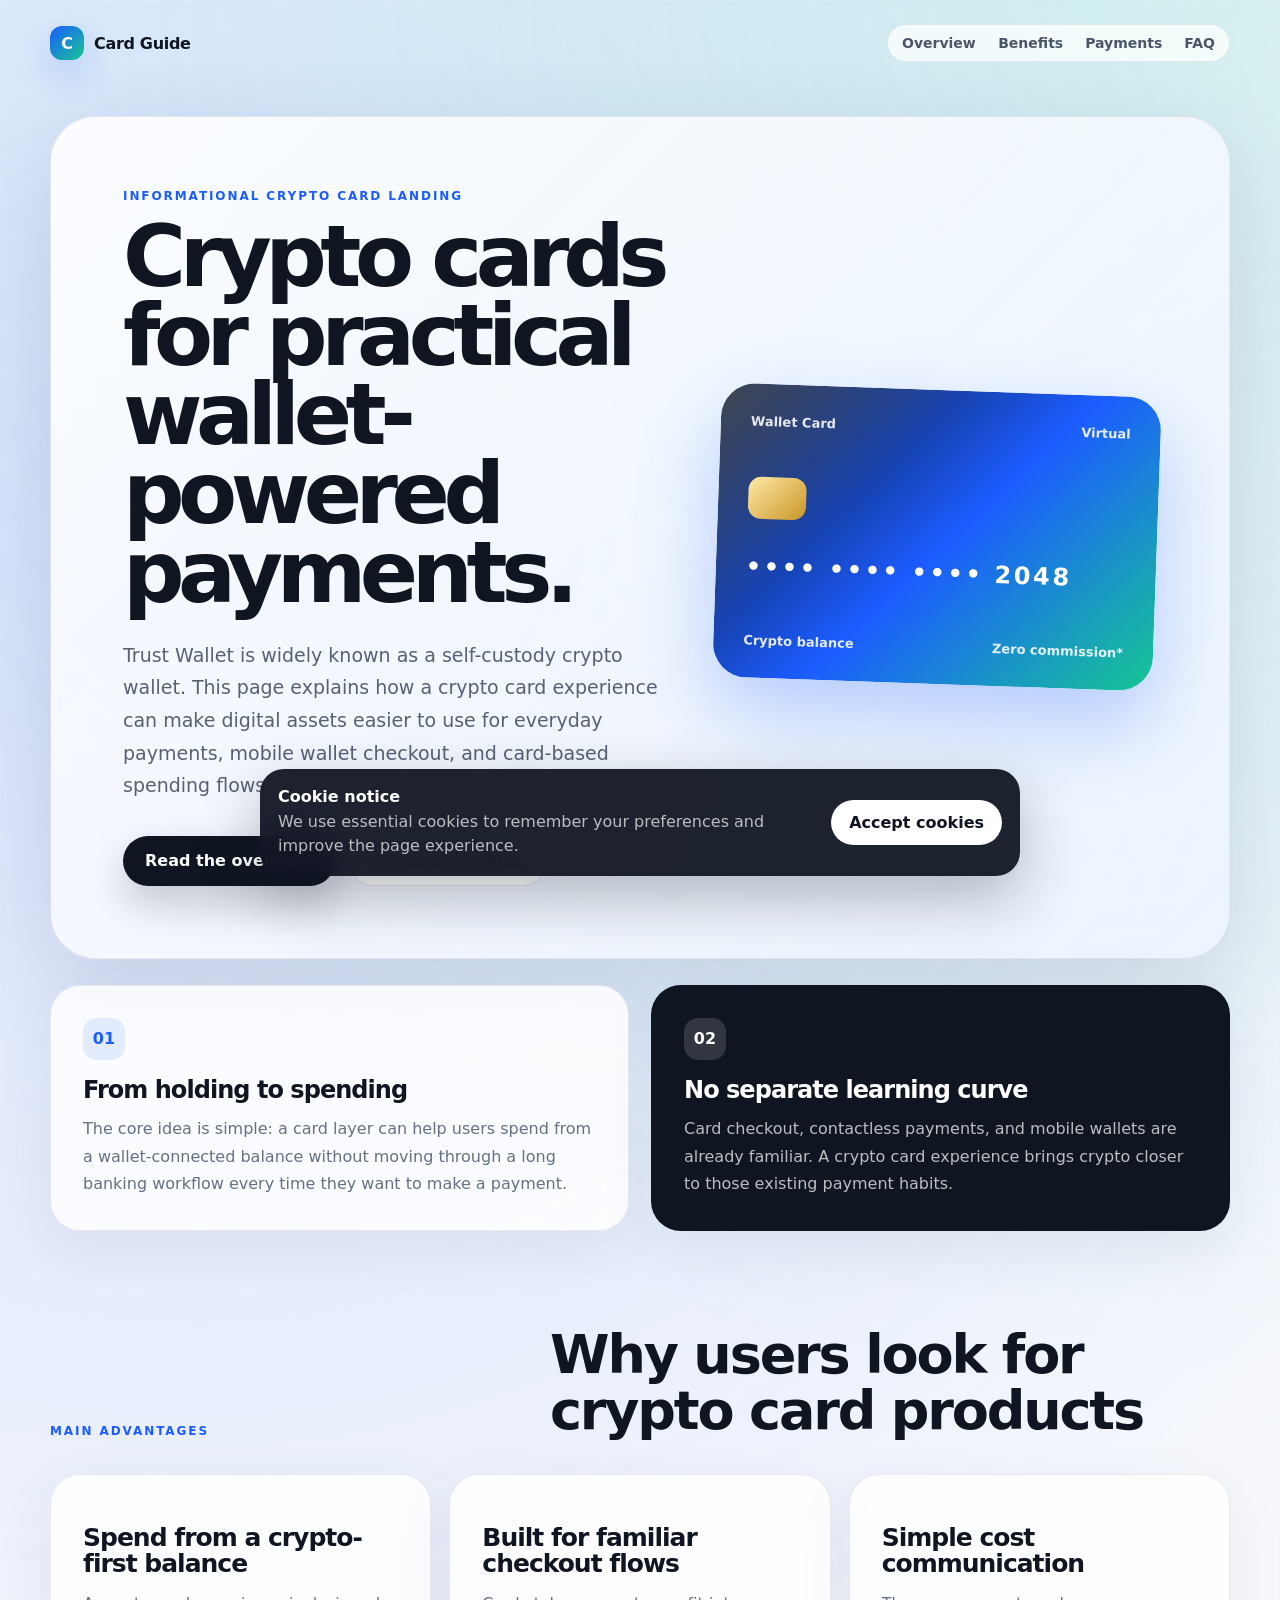
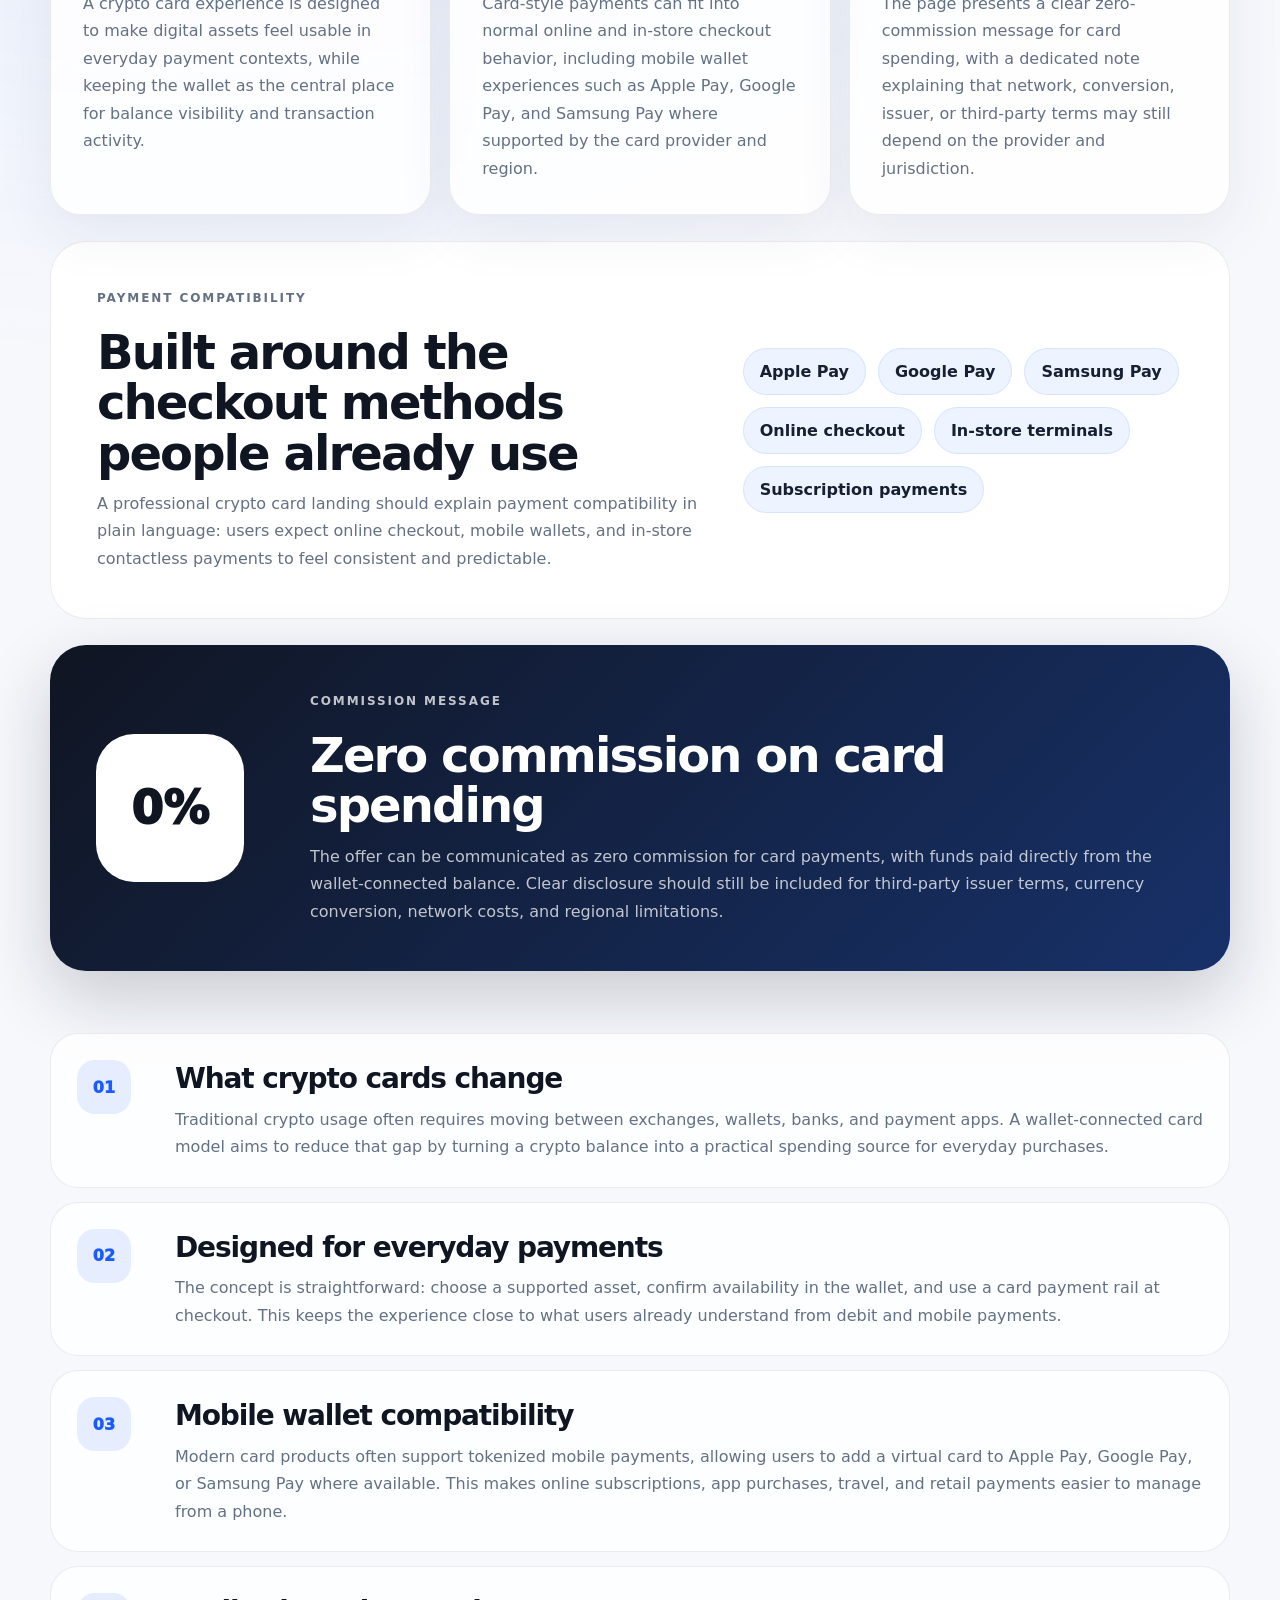
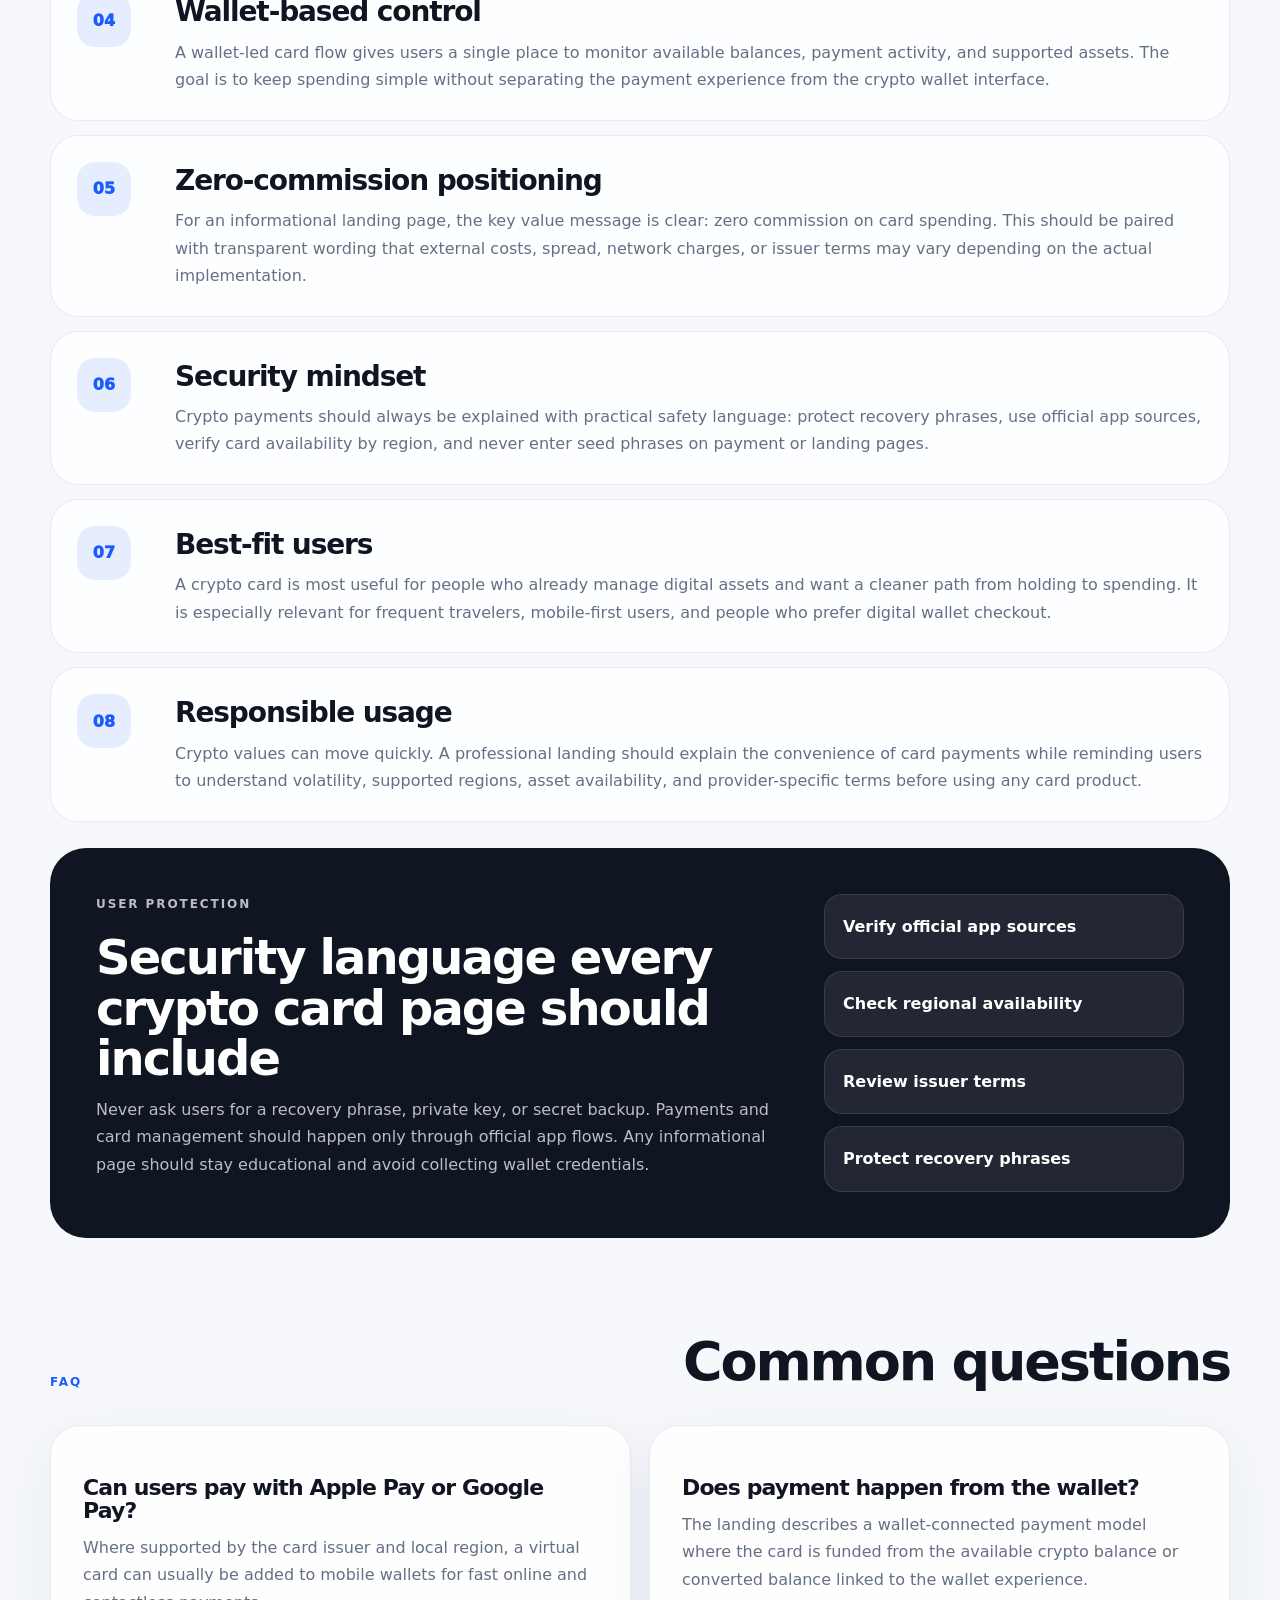
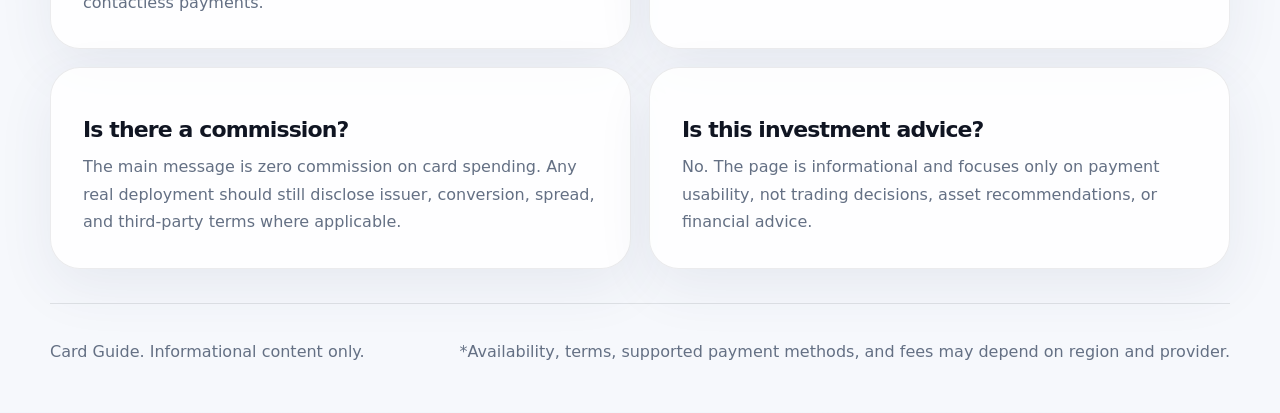
==== commit 05187207: "Add Terms + Privacy pages, update manifest and security.txt" ====
--- a/index.html
+++ b/index.html
@@ -228,8 +228,9 @@
         </div>
       </section>
       <footer class="page_footer__cGUJC">
-        <p>Card Guide. Informational content only.</p>
+        <p>Request Cards. Informational content only.</p>
         <p>*Availability, terms, supported payment methods, and fees may depend on region and provider.</p>
+        <p><a href="/terms">Terms of Service</a> · <a href="/privacy">Privacy Policy</a> · <a href="/.well-known/security.txt">Security</a></p>
       </footer>
     </main>
     <!--$-->
